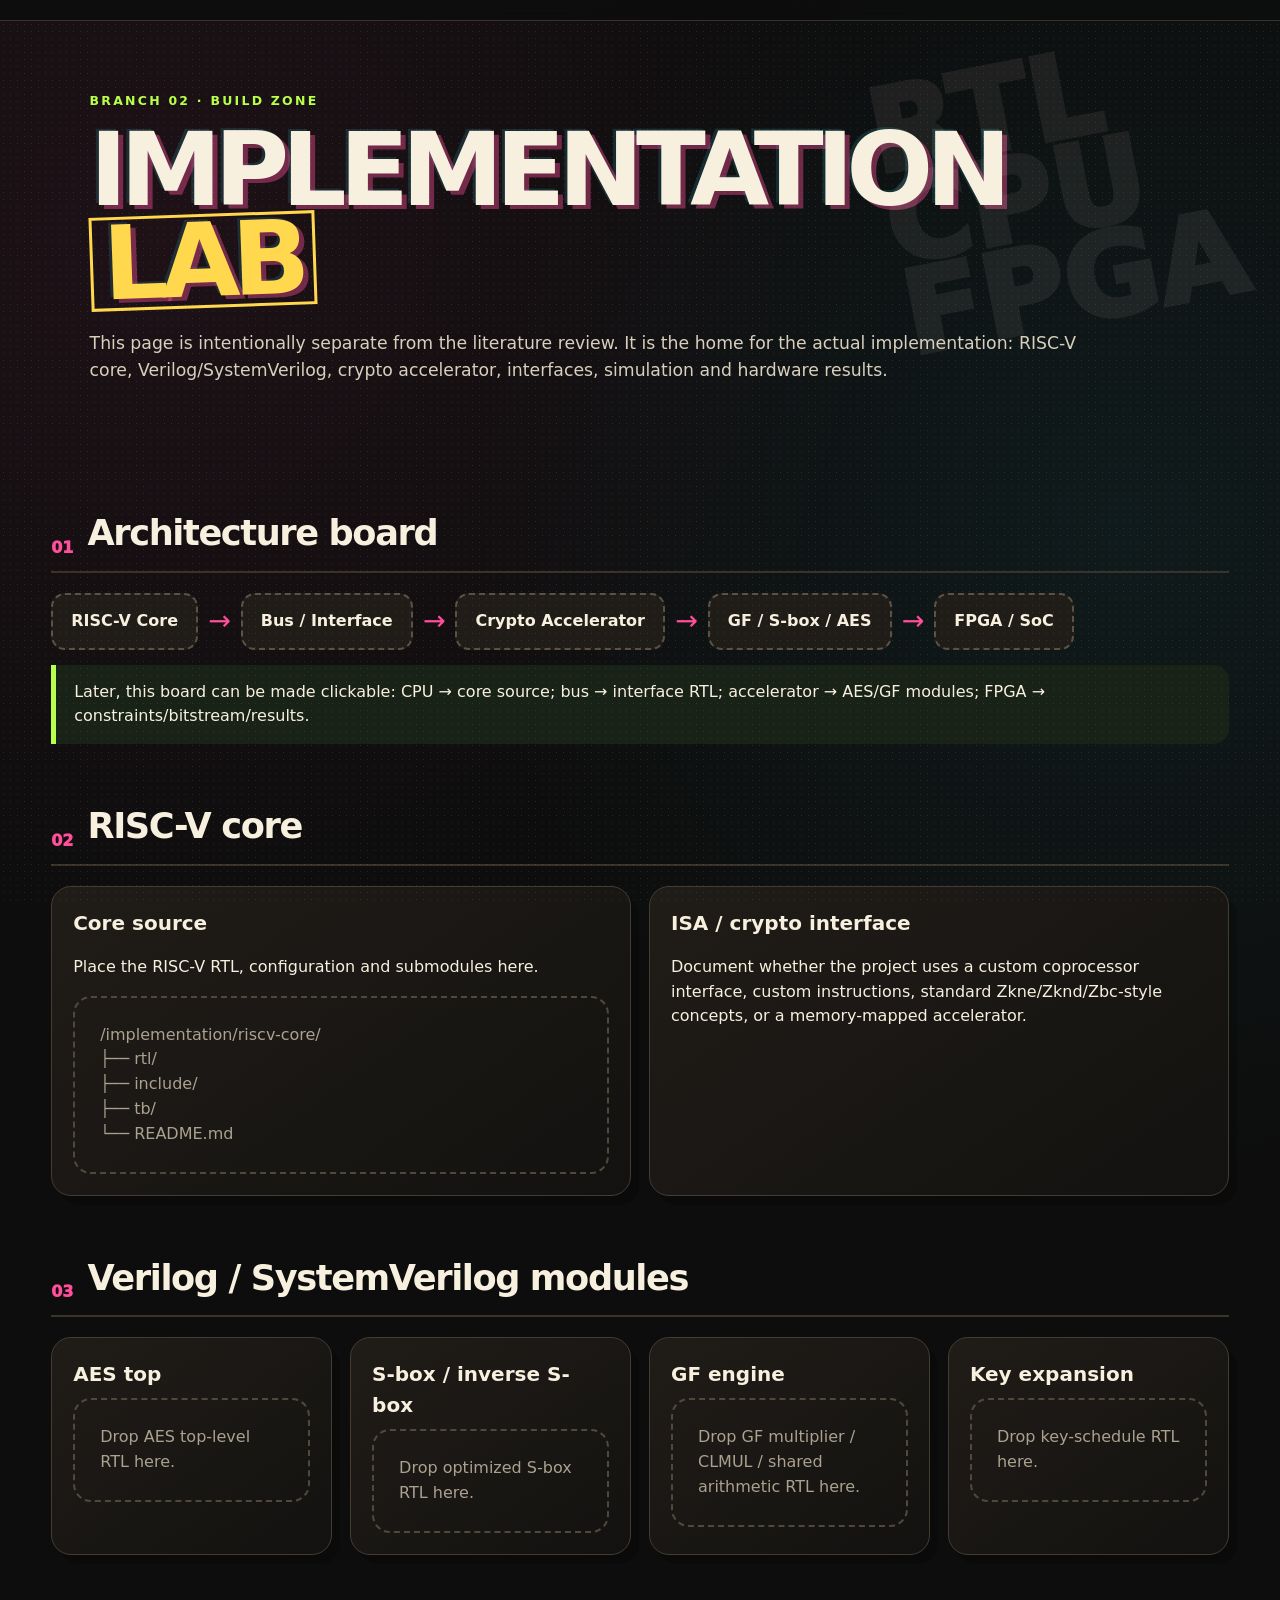
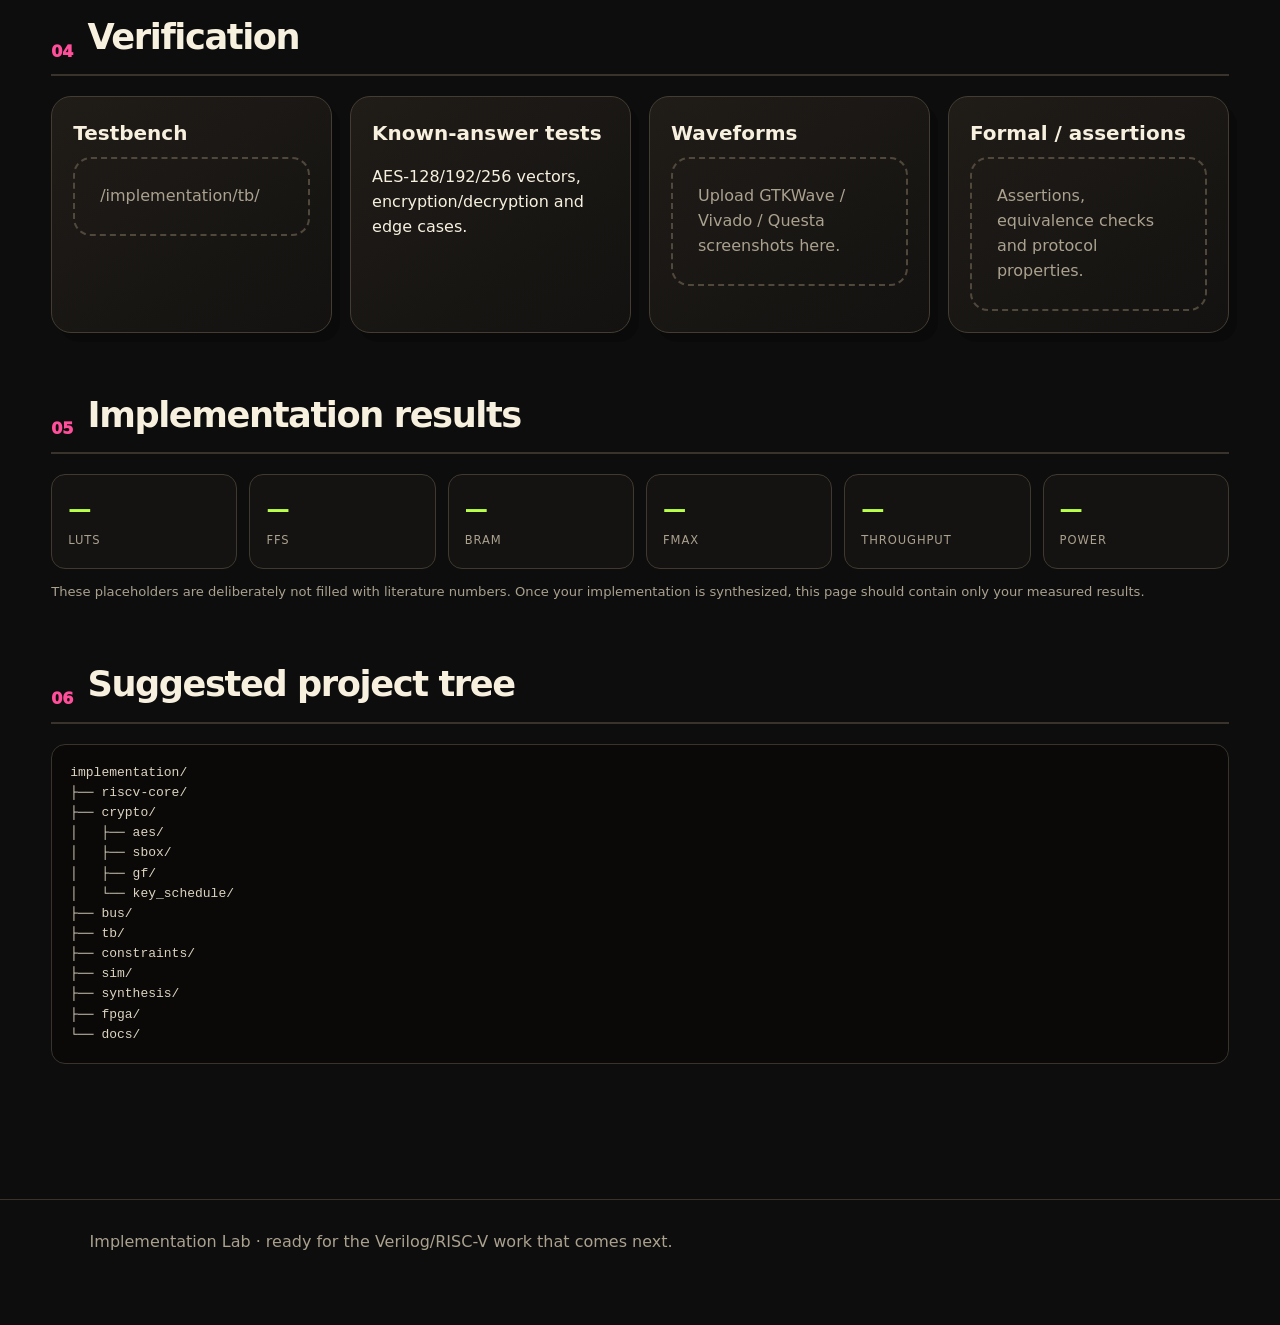
==== implementation.html @ d152d4e6 "Initial AES literature review research lab" ====
<!doctype html><html><head><meta charset="utf-8"><meta name="viewport" content="width=device-width,initial-scale=1"><title>Implementation Lab — AES Research Lab</title><link rel="stylesheet" href="styles.css"></head><body>
<nav class="nav"></nav><header class="hero"><div class="scribble">RTL<br>CPU<br>FPGA</div><div class="kicker">Branch 02 · build zone</div><h1>IMPLEMENTATION<br><span class="marker">LAB</span></h1><p class="lead">This page is intentionally separate from the literature review. It is the home for the actual implementation: RISC-V core, Verilog/SystemVerilog, crypto accelerator, interfaces, simulation and hardware results.</p></header>
<main class="wrap">
<section class="section"><div class="sectitle"><span class="num">01</span><h2>Architecture board</h2></div>
<div class="flow"><div class="node">RISC-V Core</div><div class="arrow">→</div><div class="node">Bus / Interface</div><div class="arrow">→</div><div class="node">Crypto Accelerator</div><div class="arrow">→</div><div class="node">GF / S-box / AES</div><div class="arrow">→</div><div class="node">FPGA / SoC</div></div>
<div class="callout good">Later, this board can be made clickable: CPU → core source; bus → interface RTL; accelerator → AES/GF modules; FPGA → constraints/bitstream/results.</div></section>
<section class="section"><div class="sectitle"><span class="num">02</span><h2>RISC-V core</h2></div><div class="grid">
<div class="card"><h3>Core source</h3><p>Place the RISC-V RTL, configuration and submodules here.</p><div class="codeplaceholder">/implementation/riscv-core/<br>├── rtl/<br>├── include/<br>├── tb/<br>└── README.md</div></div>
<div class="card"><h3>ISA / crypto interface</h3><p>Document whether the project uses a custom coprocessor interface, custom instructions, standard Zkne/Zknd/Zbc-style concepts, or a memory-mapped accelerator.</p></div>
</div></section>
<section class="section"><div class="sectitle"><span class="num">03</span><h2>Verilog / SystemVerilog modules</h2></div><div class="grid">
<div class="card"><h3>AES top</h3><div class="codeplaceholder">Drop AES top-level RTL here.</div></div>
<div class="card"><h3>S-box / inverse S-box</h3><div class="codeplaceholder">Drop optimized S-box RTL here.</div></div>
<div class="card"><h3>GF engine</h3><div class="codeplaceholder">Drop GF multiplier / CLMUL / shared arithmetic RTL here.</div></div>
<div class="card"><h3>Key expansion</h3><div class="codeplaceholder">Drop key-schedule RTL here.</div></div>
</div></section>
<section class="section"><div class="sectitle"><span class="num">04</span><h2>Verification</h2></div><div class="grid">
<div class="card"><h3>Testbench</h3><div class="codeplaceholder">/implementation/tb/</div></div>
<div class="card"><h3>Known-answer tests</h3><p>AES-128/192/256 vectors, encryption/decryption and edge cases.</p></div>
<div class="card"><h3>Waveforms</h3><div class="codeplaceholder">Upload GTKWave / Vivado / Questa screenshots here.</div></div>
<div class="card"><h3>Formal / assertions</h3><div class="codeplaceholder">Assertions, equivalence checks and protocol properties.</div></div>
</div></section>
<section class="section"><div class="sectitle"><span class="num">05</span><h2>Implementation results</h2></div>
<div class="statgrid"><div class="stat"><b>—</b><span>LUTs</span></div><div class="stat"><b>—</b><span>FFs</span></div><div class="stat"><b>—</b><span>BRAM</span></div><div class="stat"><b>—</b><span>Fmax</span></div><div class="stat"><b>—</b><span>Throughput</span></div><div class="stat"><b>—</b><span>Power</span></div></div>
<p class="small">These placeholders are deliberately not filled with literature numbers. Once your implementation is synthesized, this page should contain only your measured results.</p></section>
<section class="section"><div class="sectitle"><span class="num">06</span><h2>Suggested project tree</h2></div>
<pre>implementation/
├── riscv-core/
├── crypto/
│   ├── aes/
│   ├── sbox/
│   ├── gf/
│   └── key_schedule/
├── bus/
├── tb/
├── constraints/
├── sim/
├── synthesis/
├── fpga/
└── docs/
</pre></section>
</main><footer>Implementation Lab · ready for the Verilog/RISC-V work that comes next.</footer><script src="data.js"></script><script src="app.js"></script></body></html>
---- styles.css ----
:root{
--bg:#0d0d0d;--paper:#171513;--paper2:#201c18;--ink:#f7f0df;--muted:#aaa18f;
--pink:#ff4f9a;--cyan:#37e7ff;--lime:#b8ff4a;--yellow:#ffd84d;--orange:#ff884d;
--line:#39332c;--shadow:#0009;
}
*{box-sizing:border-box}html{scroll-behavior:smooth}body{margin:0;background:
radial-gradient(circle at 12% 8%,#ff4f9a12,transparent 25%),
radial-gradient(circle at 88% 18%,#37e7ff10,transparent 25%),var(--bg);
color:var(--ink);font-family:Inter,system-ui,-apple-system,Segoe UI,sans-serif;line-height:1.55}
body:before{content:"";position:fixed;inset:0;pointer-events:none;opacity:.1;background-image:radial-gradient(#fff .5px,transparent .5px);background-size:7px 7px}
a{color:var(--cyan)}button{font:inherit}
.nav{position:sticky;top:0;z-index:50;display:flex;gap:8px;overflow:auto;padding:10px 18px;background:#0d0d0ddd;backdrop-filter:blur(12px);border-bottom:1px solid var(--line)}
.nav a{white-space:nowrap;text-decoration:none;color:#ddd4c2;border:1px solid #4b4339;border-radius:999px;padding:8px 13px;font-size:.82rem;font-weight:800}
.nav a:hover,.nav a.active{border-color:var(--pink);color:#fff;background:#281923}
.wrap{max-width:1450px;margin:auto;padding:0 4vw 80px}
.hero{padding:70px 7vw 50px;position:relative;overflow:hidden}.scribble{position:absolute;right:4vw;top:35px;font-size:clamp(4rem,9vw,9rem);font-weight:1000;line-height:.8;opacity:.07;transform:rotate(-11deg)}
.kicker{color:var(--lime);font-weight:900;letter-spacing:.18em;text-transform:uppercase;font-size:.78rem}
h1{font-size:clamp(3.2rem,8vw,8rem);line-height:.86;letter-spacing:-.075em;text-transform:uppercase;margin:16px 0 22px;text-shadow:5px 4px 0 #ff4f9a66,-3px -2px 0 #37e7ff22}
h1 .marker{border:3px solid var(--yellow);color:var(--yellow);padding:0 10px;display:inline-block;transform:rotate(-2deg)}
h2{font-size:2.2rem;letter-spacing:-.04em;margin:0}.lead{max-width:1000px;color:#d8cfbd;font-size:1.08rem}
.stickers{margin-top:20px}.sticker{display:inline-block;padding:8px 13px;background:var(--yellow);color:#17130e;font-weight:1000;transform:rotate(-2deg);box-shadow:4px 5px 0 #0008;margin:4px}.pink{background:var(--pink)!important}.cyan{background:var(--cyan)!important}.lime{background:var(--lime)!important}
.section{margin:55px 0}.sectitle{display:flex;align-items:end;gap:14px;border-bottom:2px solid var(--line);padding-bottom:10px;margin-bottom:20px}.num{color:var(--pink);font-weight:1000}
.grid{display:grid;grid-template-columns:repeat(auto-fit,minmax(280px,1fr));gap:18px}.two{display:grid;grid-template-columns:1fr 1fr;gap:20px}
.card,.note{background:linear-gradient(145deg,var(--paper2),#131210);border:1px solid #443c32;border-radius:20px;padding:21px;box-shadow:8px 9px 0 #0003}
.card{transition:.2s}.card:hover{transform:translateY(-4px);border-color:var(--cyan);box-shadow:0 14px 30px #0008}
.card h3{margin:0 0 8px;font-size:1.25rem}.card h4{color:var(--yellow);font-size:.76rem;letter-spacing:.13em;text-transform:uppercase;margin:18px 0 6px}.muted{color:var(--muted)}.small{font-size:.82rem;color:var(--muted)}
.tag{display:inline-block;border:1px solid #5b5246;border-radius:999px;padding:3px 8px;margin:3px;font-size:.72rem}.tag.c{border-color:var(--cyan);color:var(--cyan)}.tag.p{border-color:var(--pink);color:var(--pink)}.tag.l{border-color:var(--lime);color:var(--lime)}.tag.y{border-color:var(--yellow);color:var(--yellow)}
.callout{border-left:5px solid var(--cyan);background:#172024;padding:15px 18px;border-radius:0 15px 15px 0;margin:15px 0}.callout.good{border-color:var(--lime);background:#192216}.callout.warn{border-color:var(--orange);background:#281b14}
.flow{display:flex;flex-wrap:wrap;align-items:center;gap:10px}.node{padding:14px 18px;background:#201c18;border:2px dashed #5b5246;border-radius:14px;font-weight:900}.arrow{font-size:1.7rem;color:var(--pink)}
.timeline{position:relative}.timeline:before{content:"";position:absolute;left:25px;top:0;bottom:0;width:3px;background:linear-gradient(var(--pink),var(--cyan),var(--lime))}.titem{display:grid;grid-template-columns:55px 1fr;gap:18px;margin:25px 0}.dot{width:50px;height:50px;border-radius:50%;display:grid;place-items:center;background:#171512;border:3px solid var(--yellow);color:var(--yellow);font-weight:1000;z-index:2}.year{color:var(--cyan);font-size:1.5rem;font-weight:1000}
.tablewrap{overflow:auto;border:1px solid var(--line);border-radius:18px}.tablewrap table{width:100%;min-width:1100px;border-collapse:collapse;font-size:.84rem}.tablewrap th,.tablewrap td{border-bottom:1px solid #39332c;padding:11px;text-align:left;vertical-align:top}.tablewrap th{color:var(--yellow);background:#151311;position:sticky;top:58px;font-size:.72rem;text-transform:uppercase;letter-spacing:.08em}
.filters{display:flex;gap:8px;flex-wrap:wrap;margin:12px 0 18px}.filters button,.back{background:#191613;color:#ddd4c2;border:1px solid #51483c;border-radius:999px;padding:9px 13px;cursor:pointer;font-weight:800;text-decoration:none;display:inline-block}.filters button.active,.filters button:hover{border-color:var(--pink);background:#291a23;color:white}
.search{width:100%;background:#141210;border:1px solid #4c4439;border-radius:14px;color:white;padding:14px;font-size:1rem;margin:8px 0 15px}
details{border:1px solid #423a31;border-radius:14px;margin:10px 0;background:#191714}summary{cursor:pointer;padding:14px 16px;font-weight:900}details>div{padding:0 16px 16px;color:#d4ccbb}
.statgrid{display:grid;grid-template-columns:repeat(auto-fit,minmax(150px,1fr));gap:12px}.stat{padding:16px;background:#151311;border:1px solid #40392f;border-radius:14px}.stat b{display:block;color:var(--lime);font-size:1.45rem}.stat span{font-size:.72rem;text-transform:uppercase;color:var(--muted);letter-spacing:.08em}
.barbox{display:grid;gap:11px}.barrow{display:grid;grid-template-columns:180px 1fr 100px;gap:10px;align-items:center}.bartrack{height:16px;background:#29241f;border-radius:99px;overflow:hidden}.bar{height:100%;background:linear-gradient(90deg,var(--pink),var(--cyan));border-radius:99px}.barlabel{font-size:.8rem}.value{font-weight:900;color:var(--yellow)}
.paperhero{padding:55px 7vw 30px}.paperhero h1{font-size:clamp(2.2rem,5vw,5.2rem)}.paperbody{max-width:1100px}.paperbody h2{margin-top:40px}.paperbody ul{color:#d5ccba}.crumb{margin-bottom:18px}
.home-options{display:grid;grid-template-columns:1fr 1fr;gap:25px;margin:35px 0}.option{min-height:270px;display:flex;flex-direction:column;justify-content:space-between;text-decoration:none;color:var(--ink);border:2px solid #4b4338;border-radius:28px;padding:30px;background:linear-gradient(145deg,#211d19,#12110f);position:relative;overflow:hidden;transition:.2s}.option:hover{transform:translateY(-7px) rotate(-.3deg);border-color:var(--cyan);box-shadow:0 20px 40px #0009}.option:after{content:"CLICK →";position:absolute;right:25px;bottom:22px;color:var(--yellow);font-weight:1000}.option .big{font-size:clamp(2rem,4vw,4rem);font-weight:1000;letter-spacing:-.06em}.option p{max-width:600px;color:#cfc5b2}
footer{border-top:1px solid var(--line);padding:30px 7vw 70px;color:var(--muted)}
pre{overflow:auto;background:#0a0908;border:1px solid #39332c;border-radius:14px;padding:18px;color:#dcd3c1}.codeplaceholder{border:2px dashed #51483c;padding:25px;border-radius:18px;color:#aaa18f}
@media(max-width:800px){.two,.home-options{grid-template-columns:1fr}.timeline:before{left:20px}.titem{grid-template-columns:45px 1fr}.dot{width:40px;height:40px}.barrow{grid-template-columns:120px 1fr 70px}}
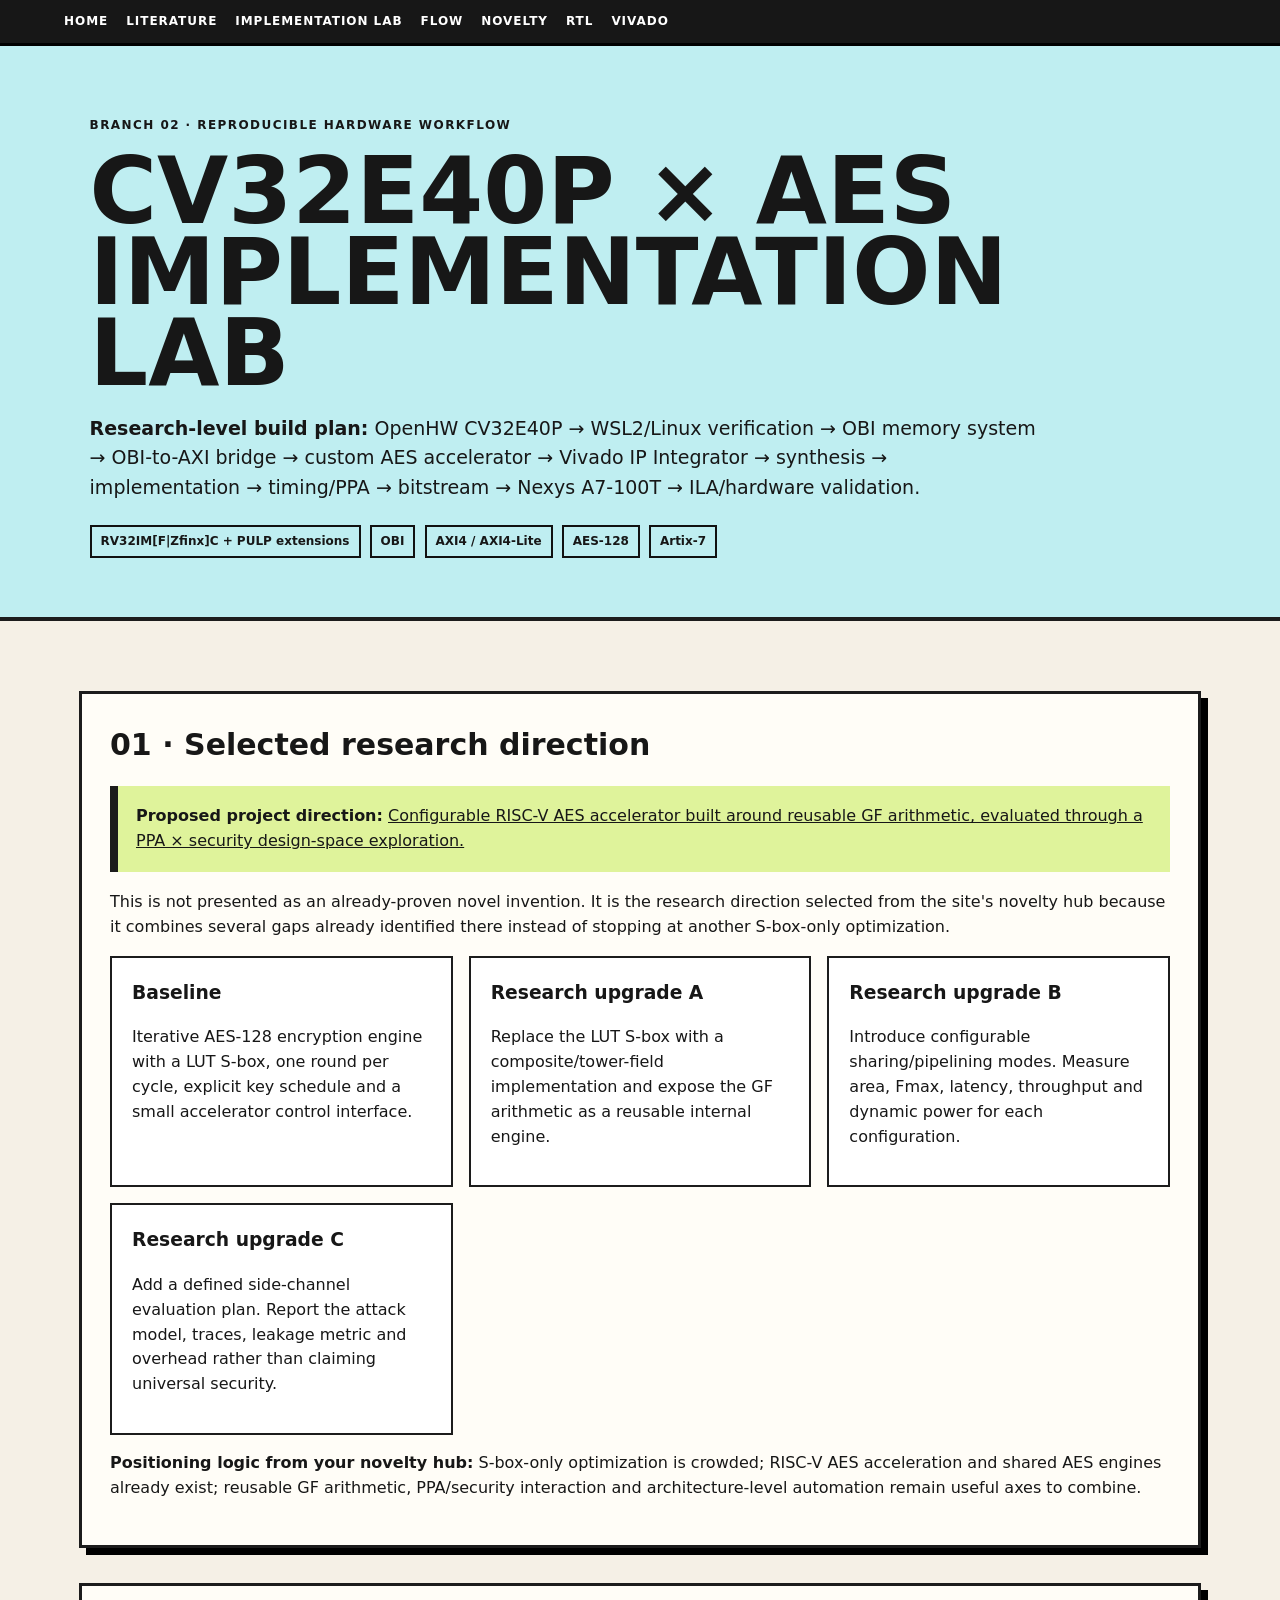
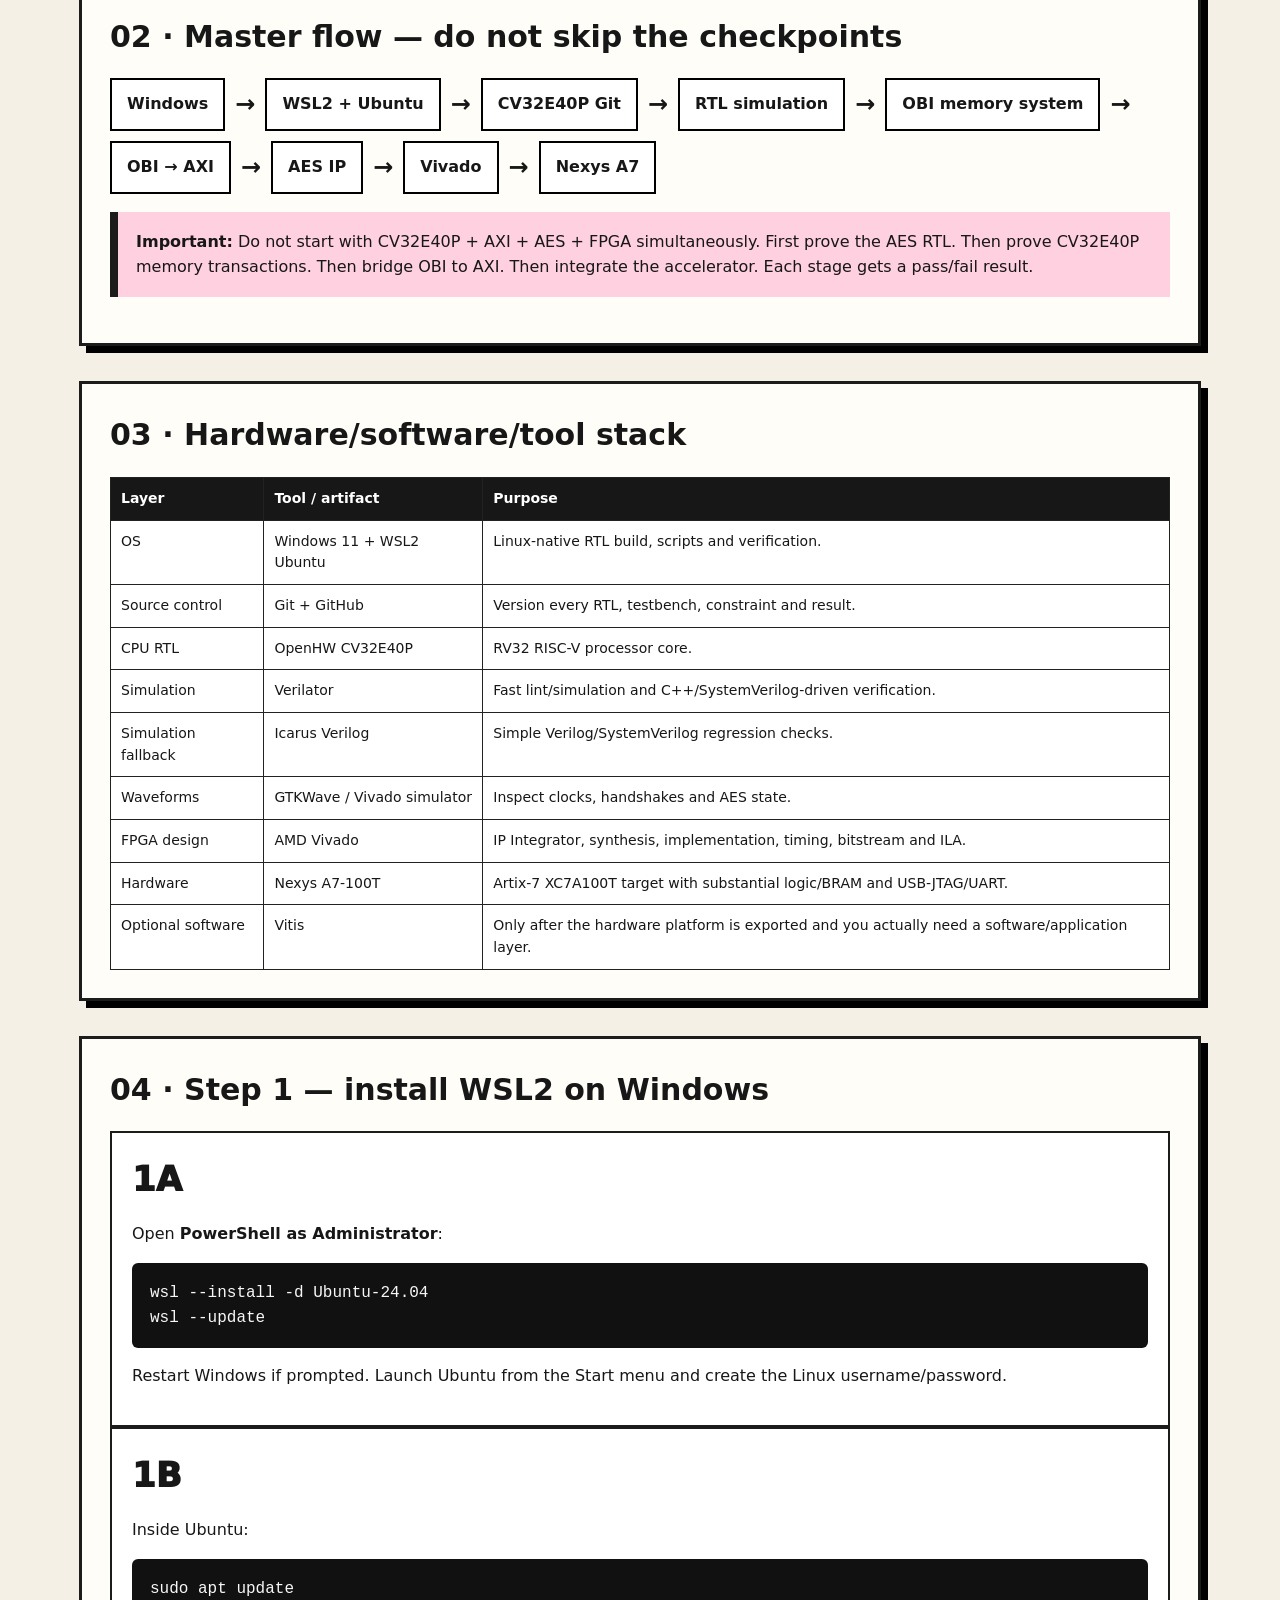
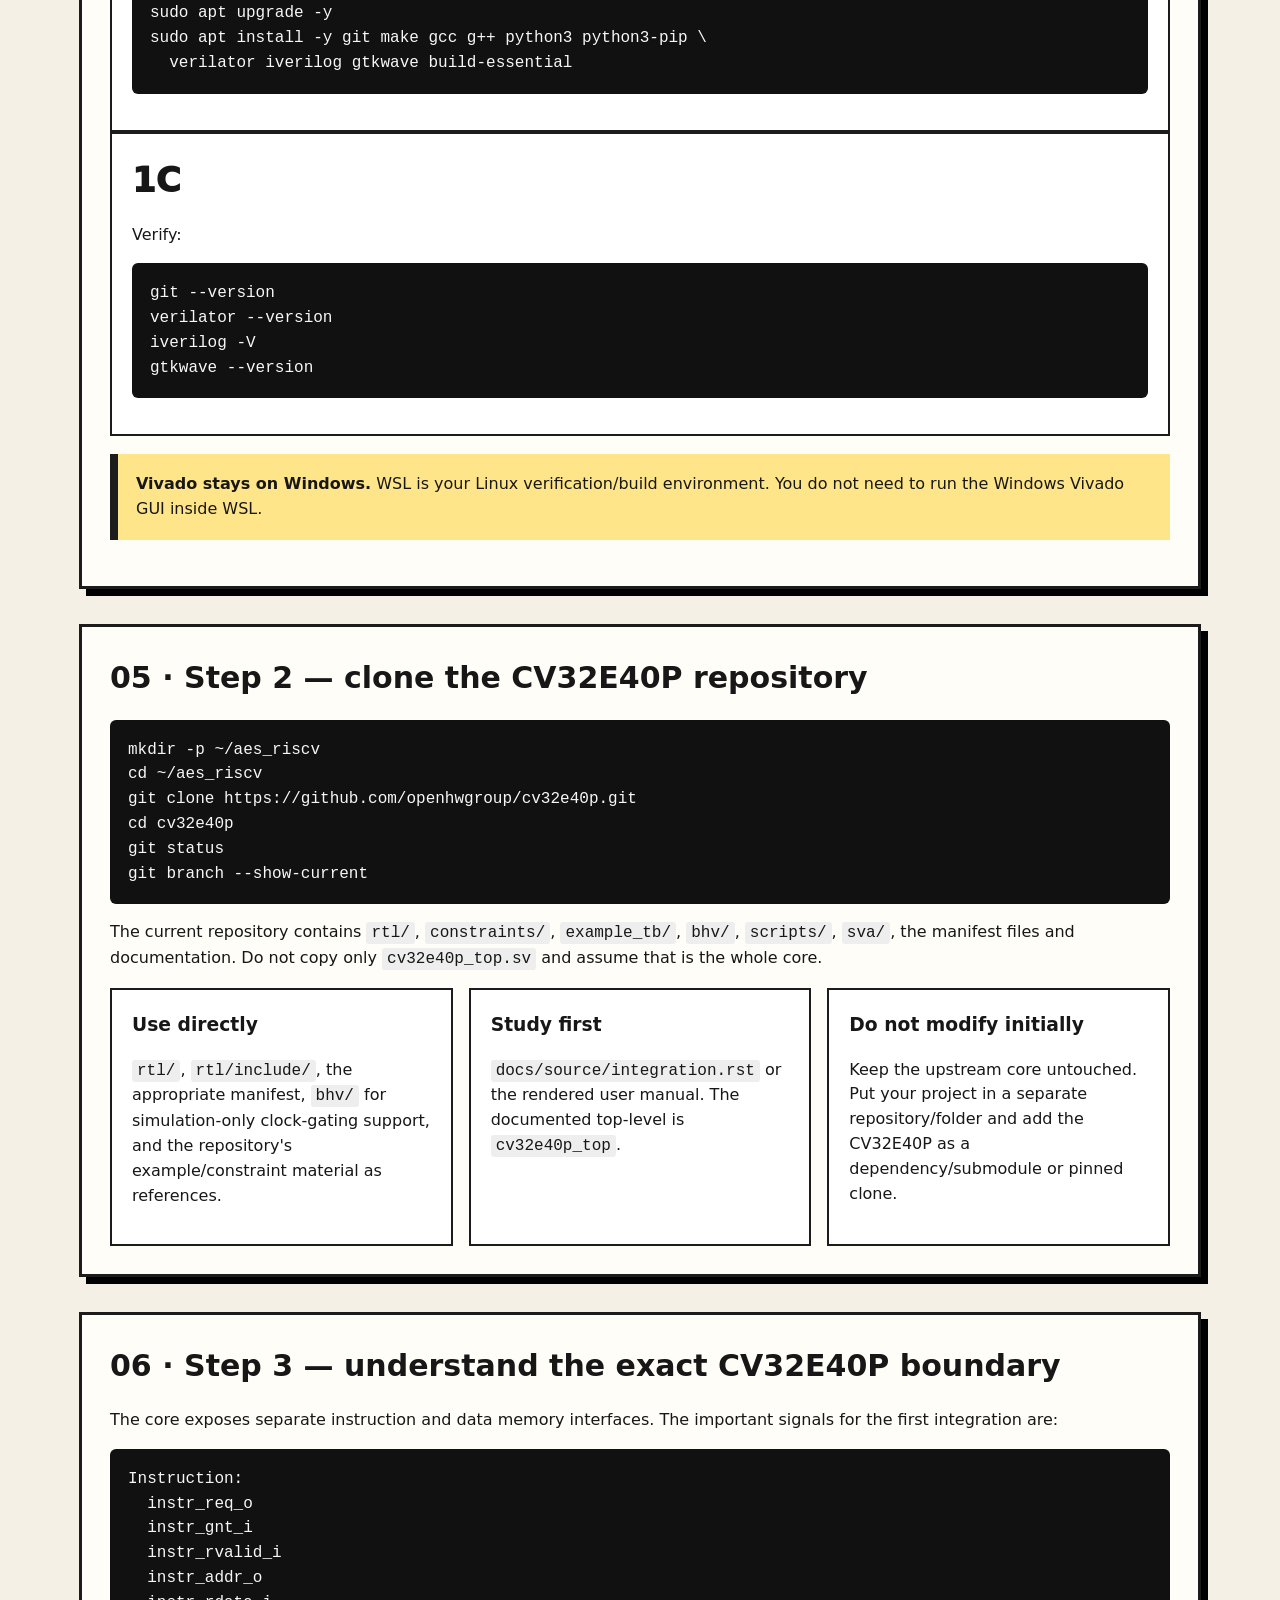
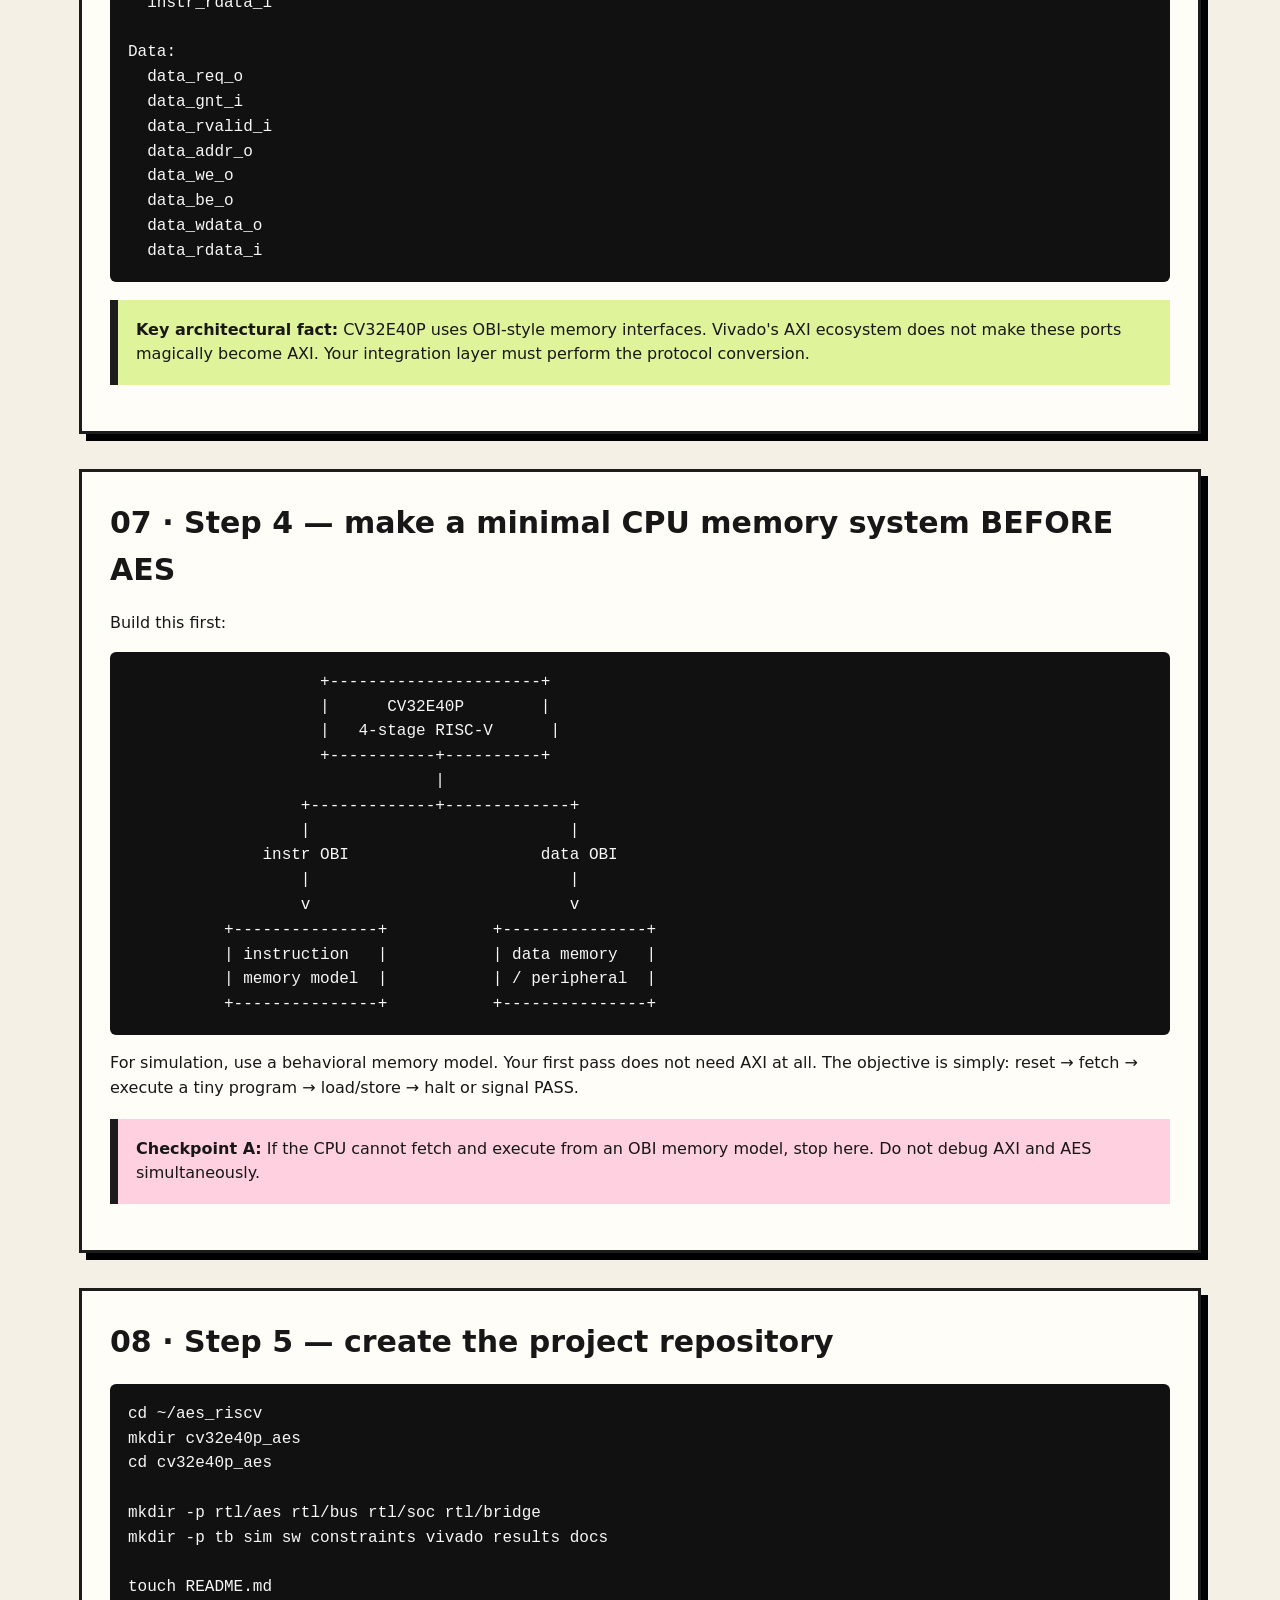
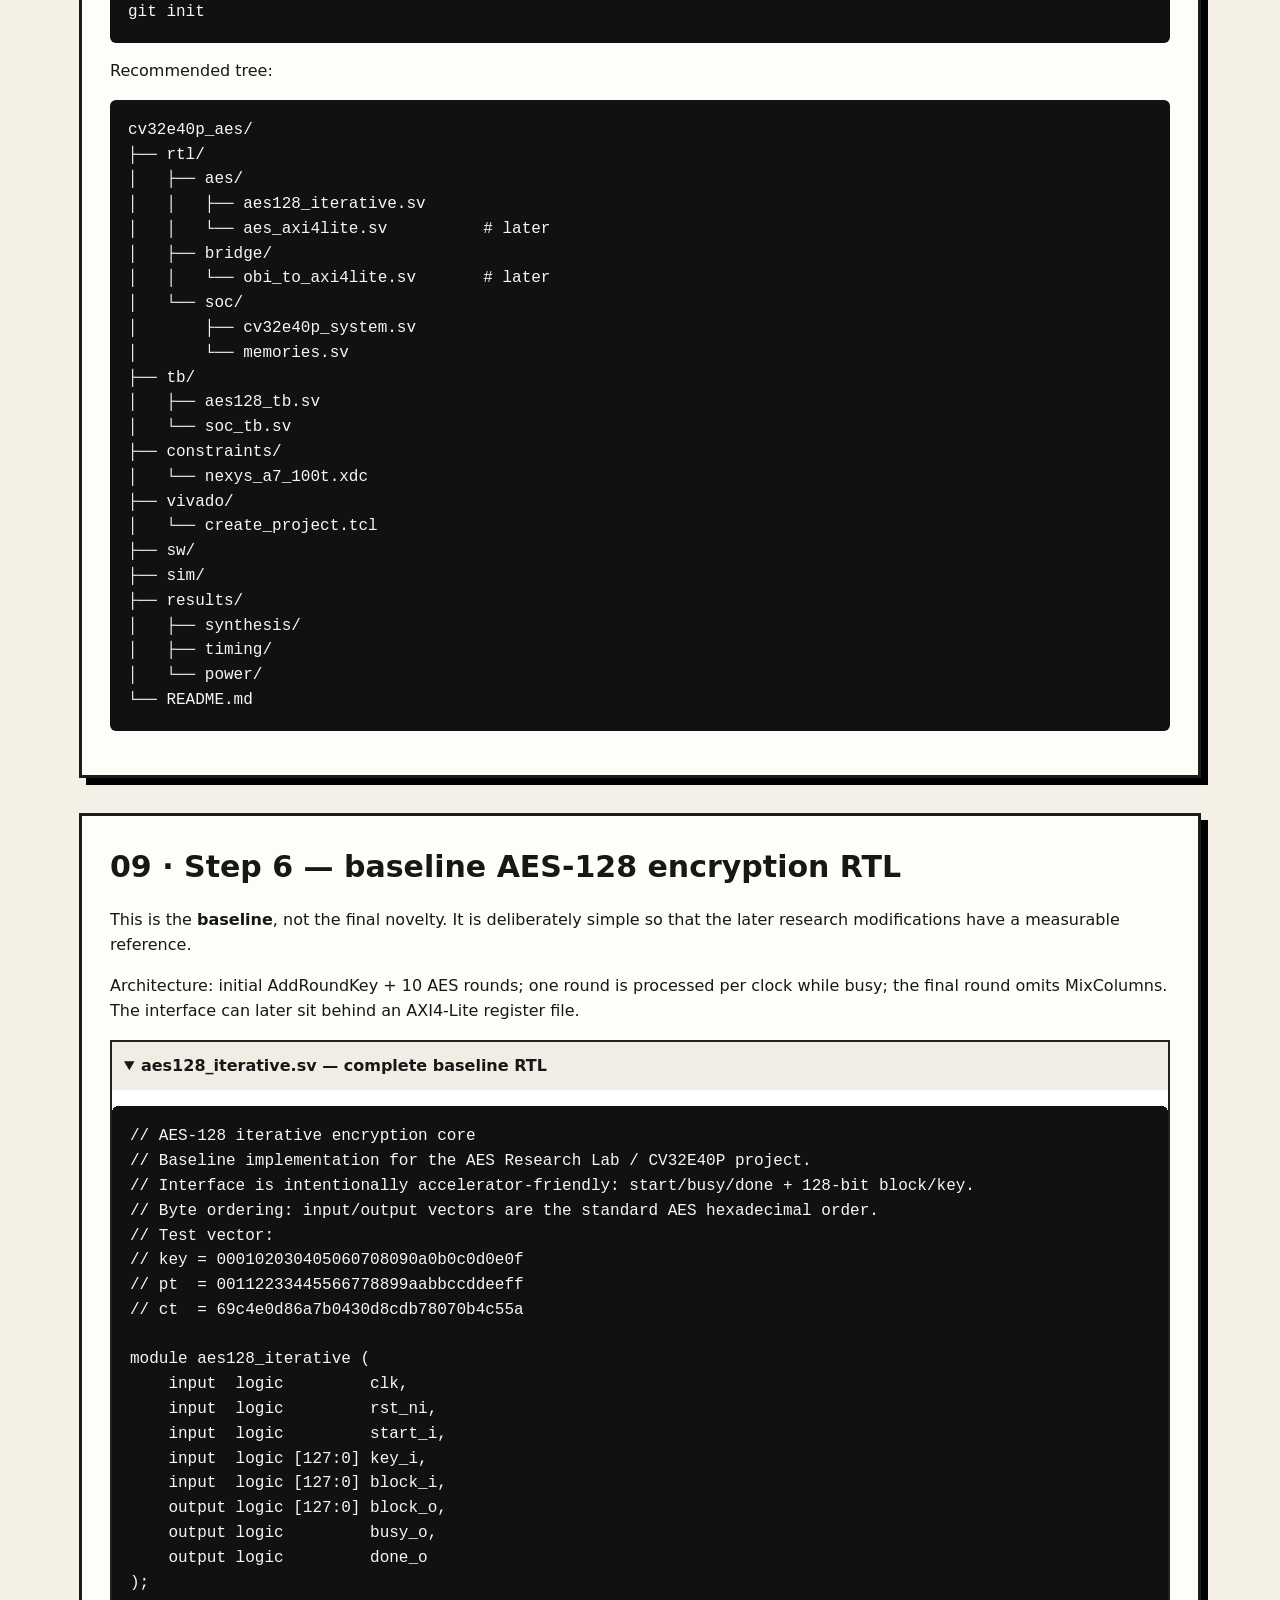
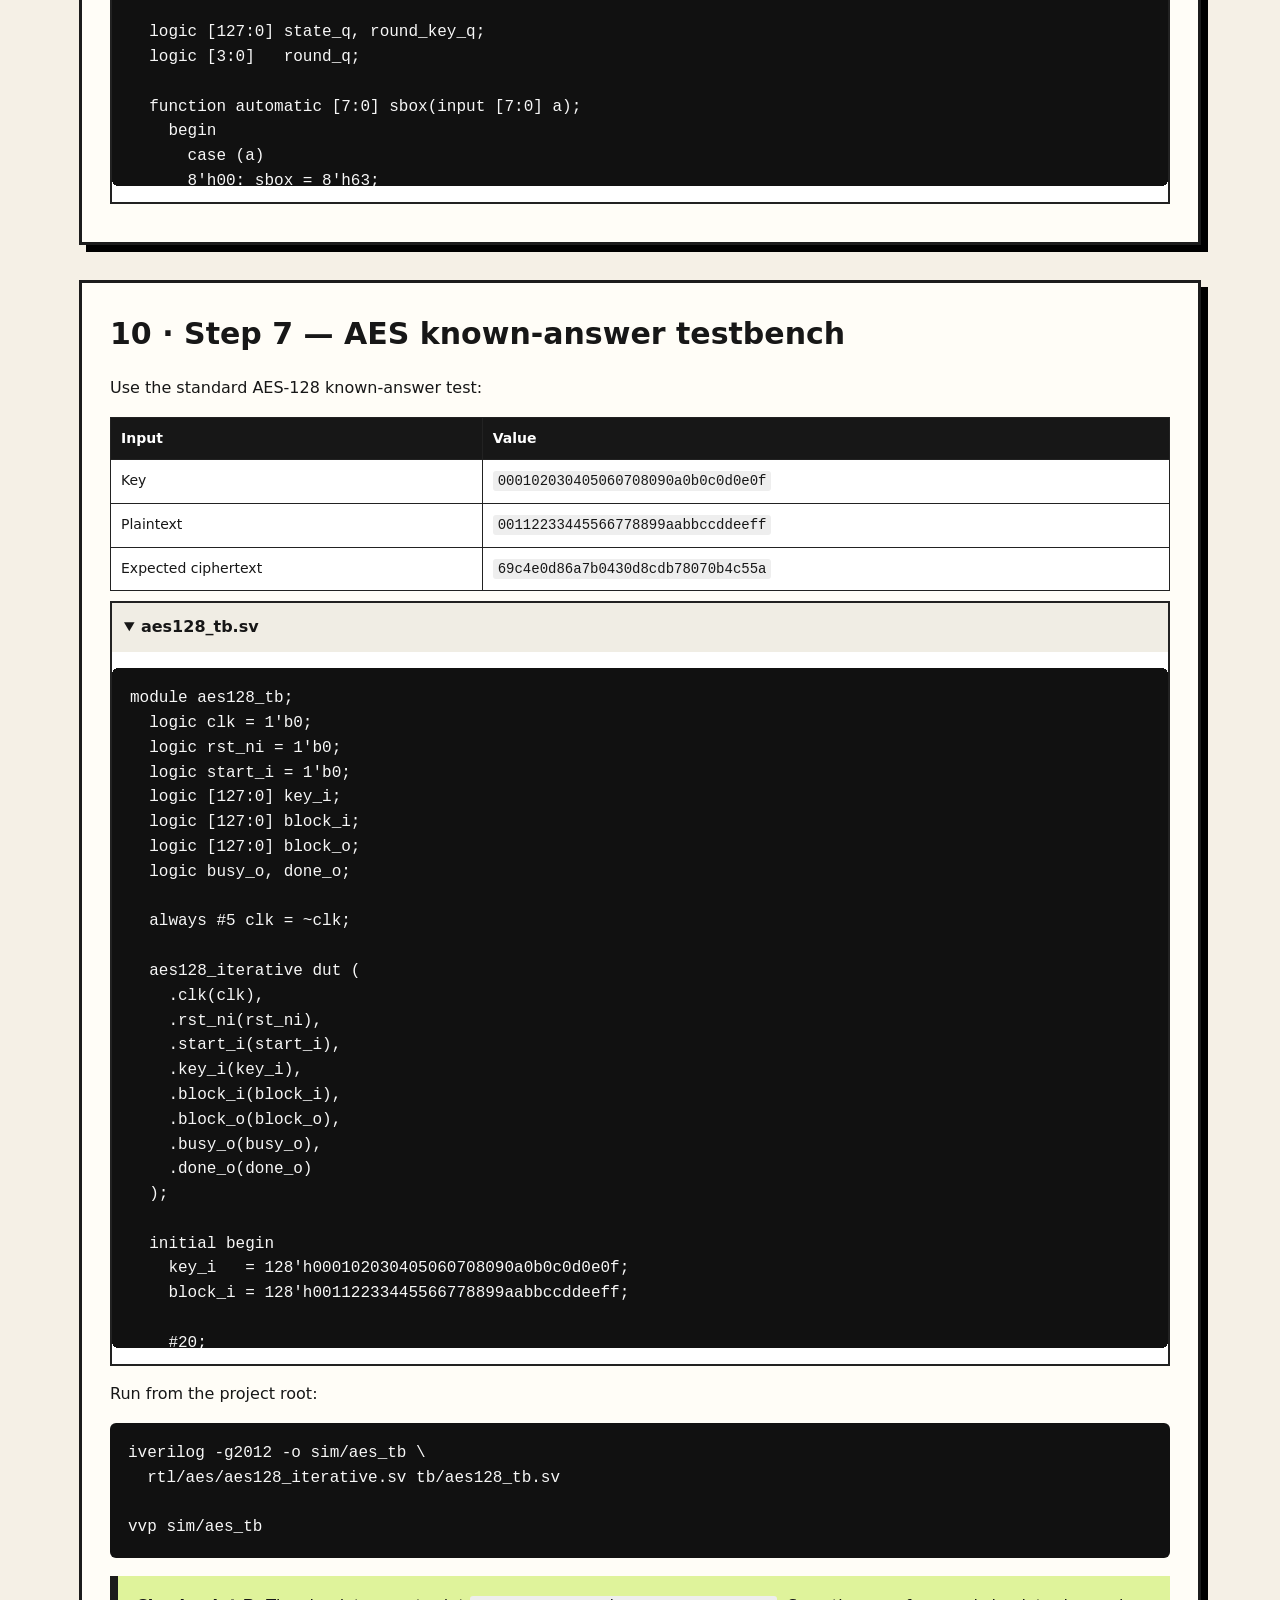
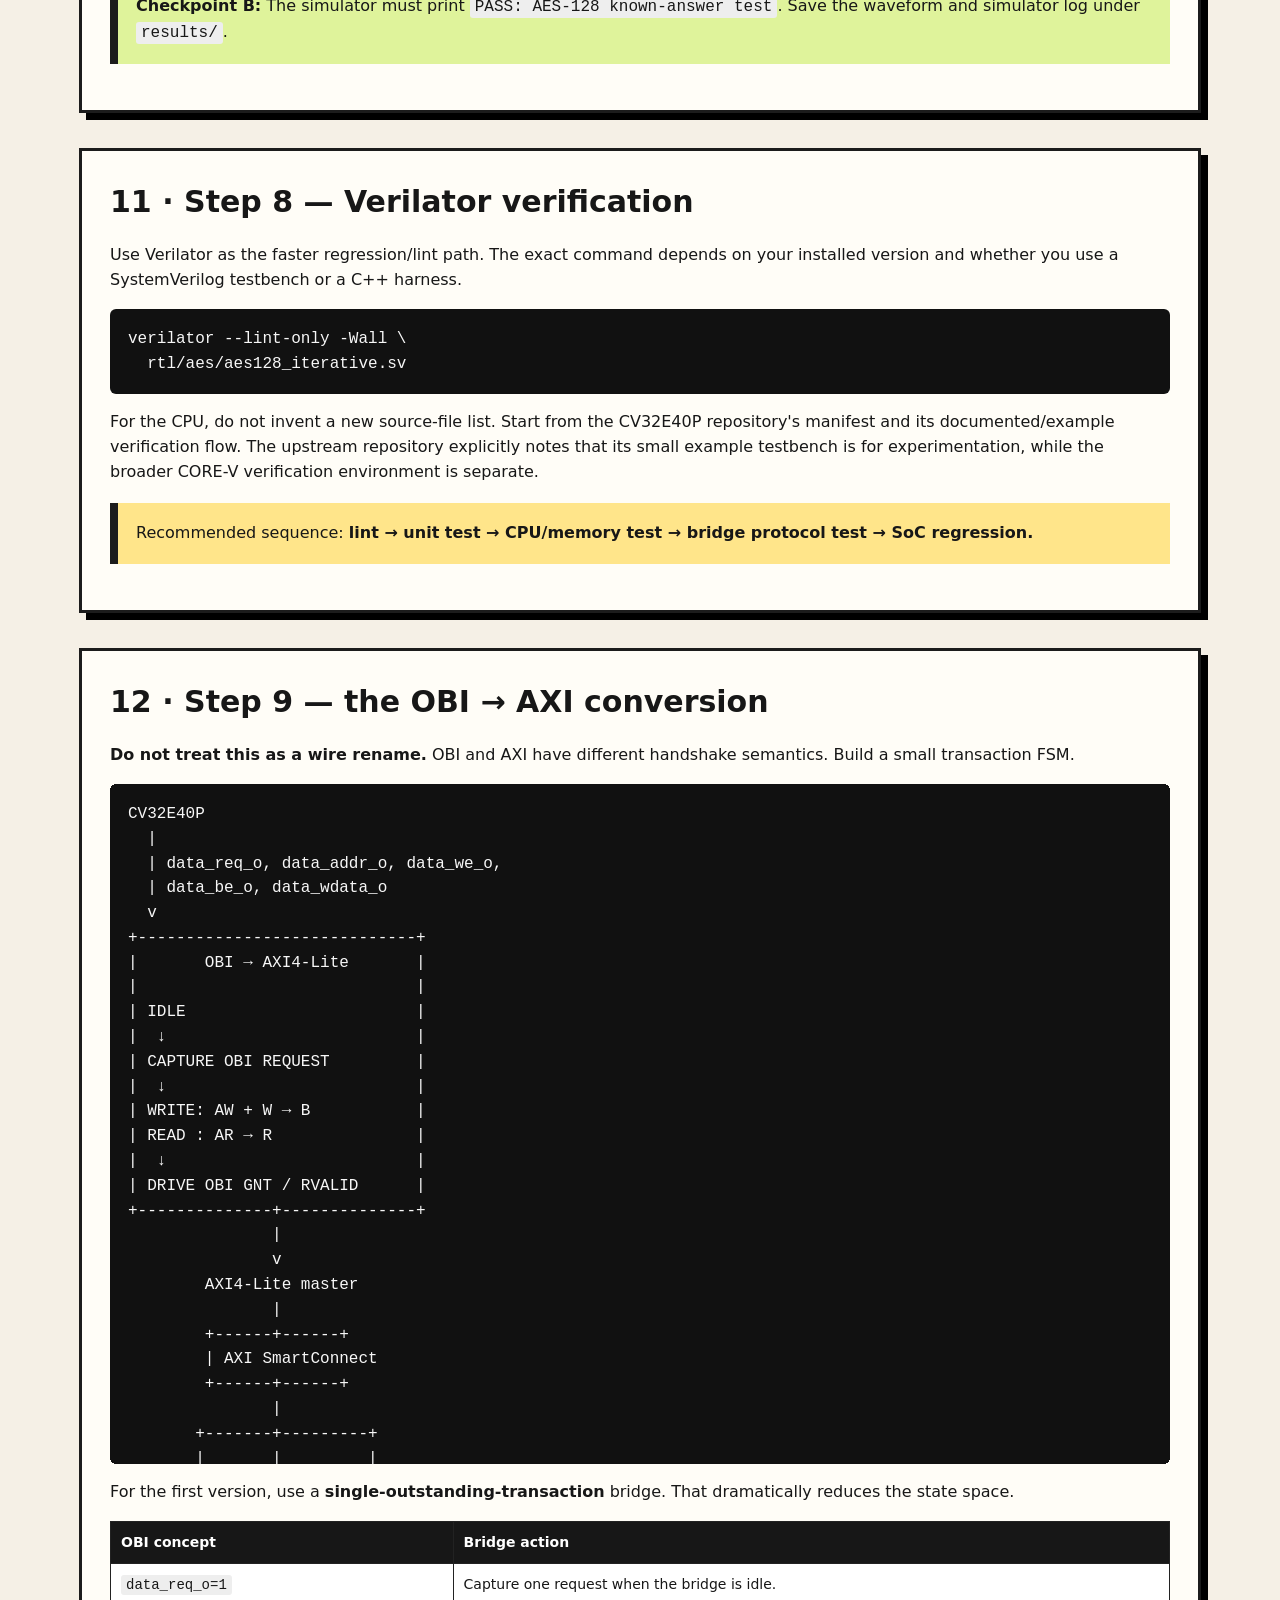
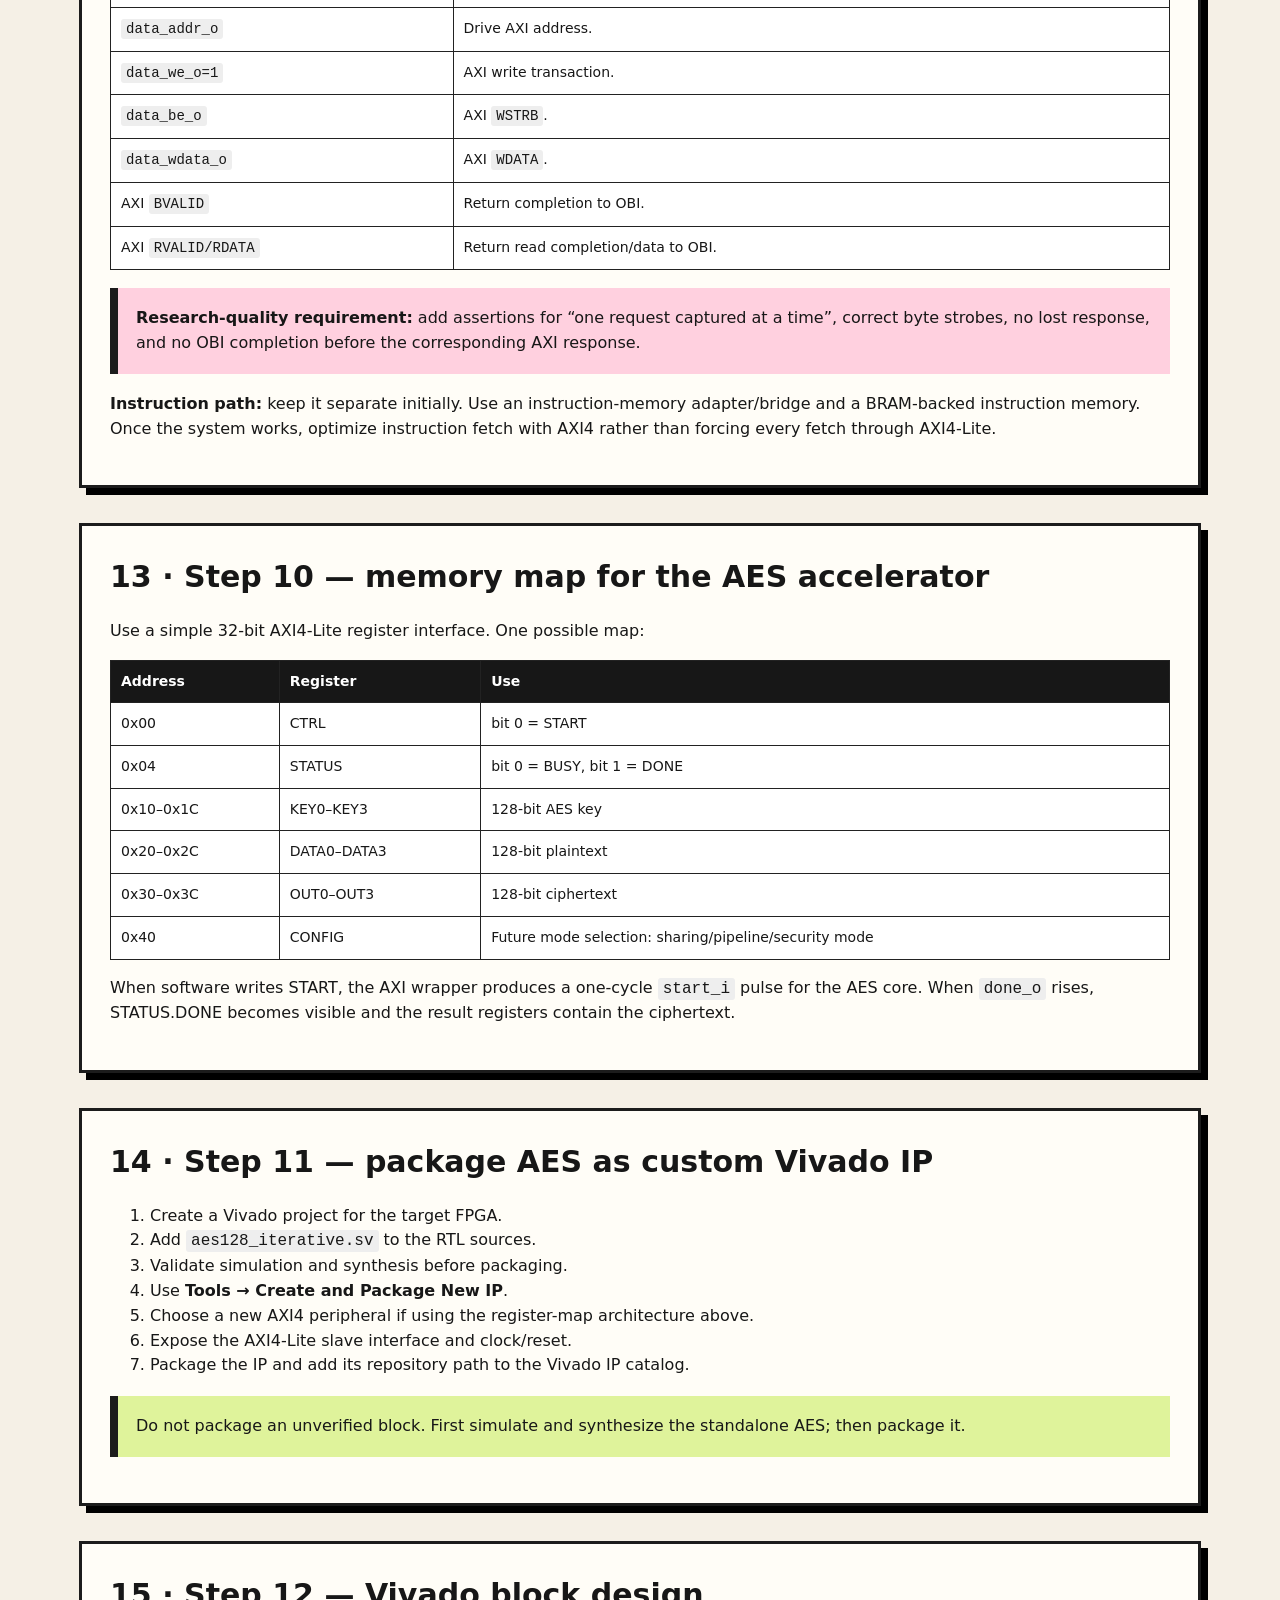
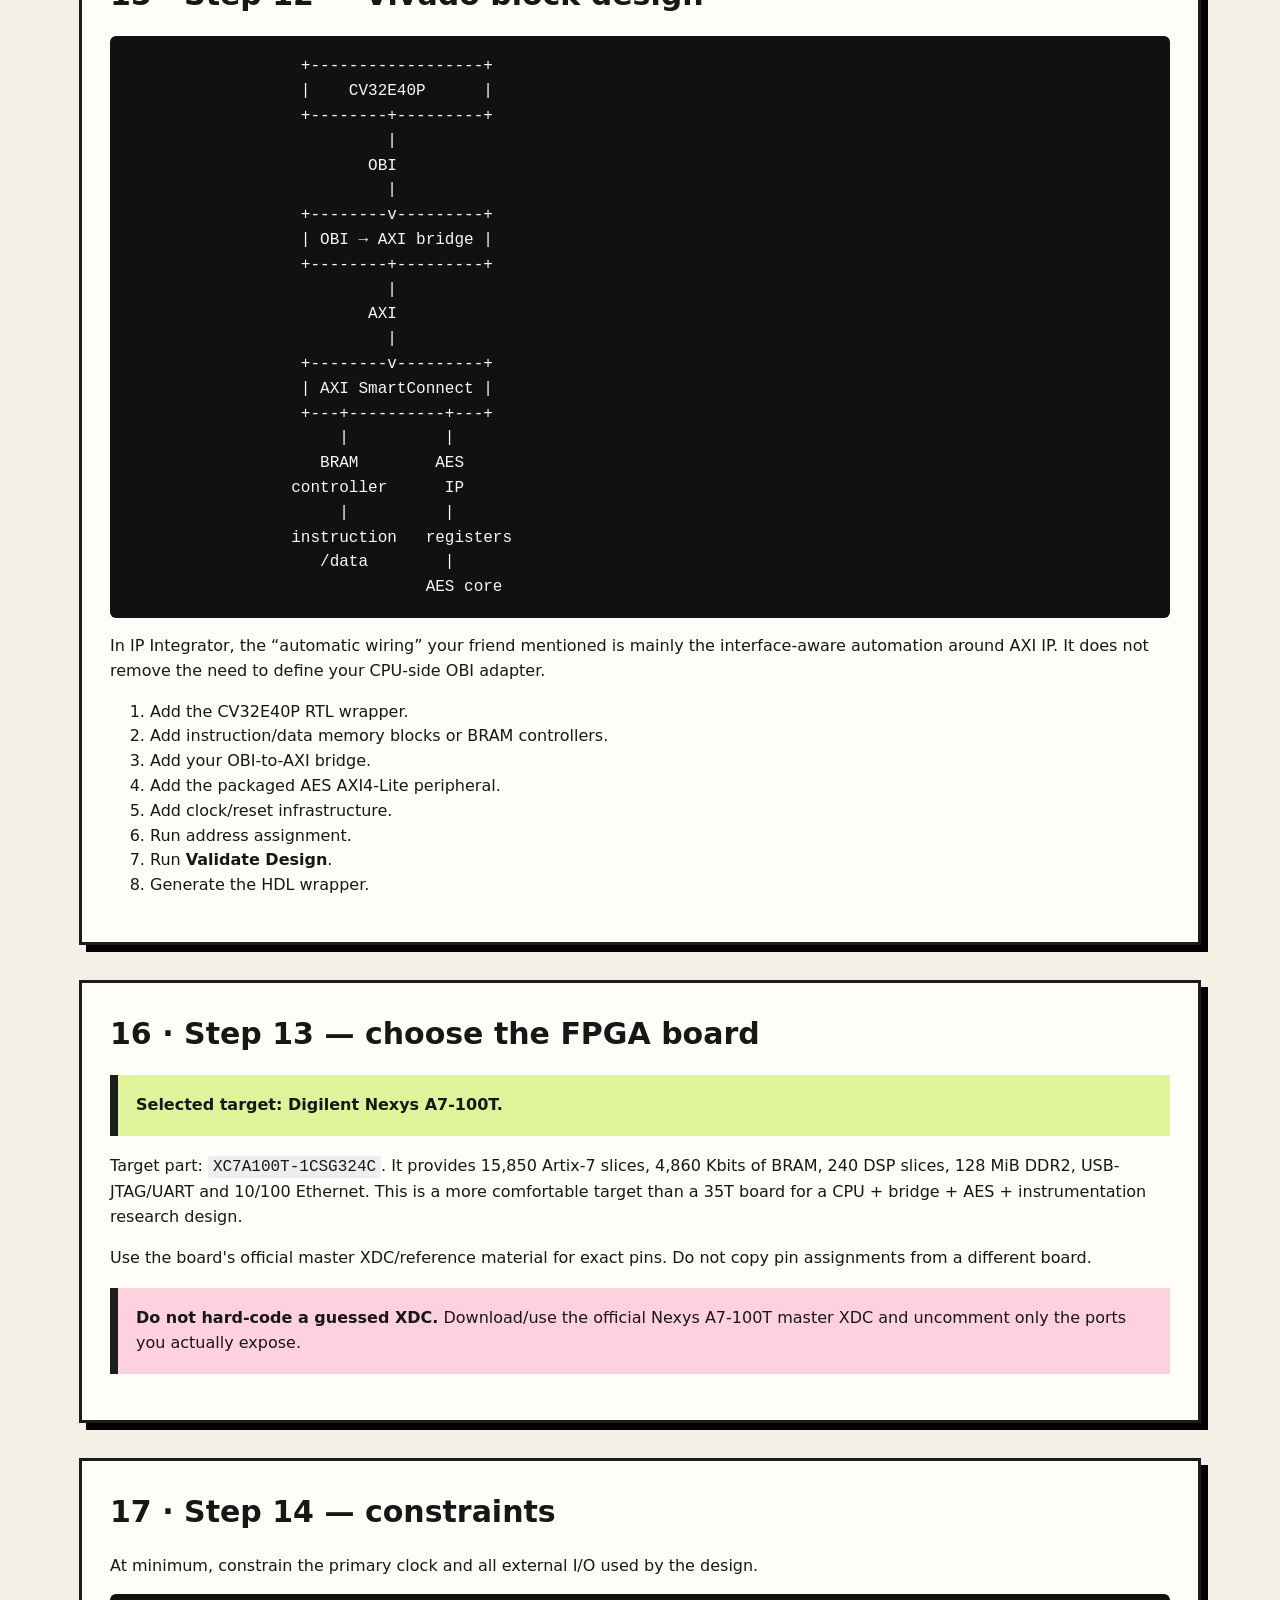
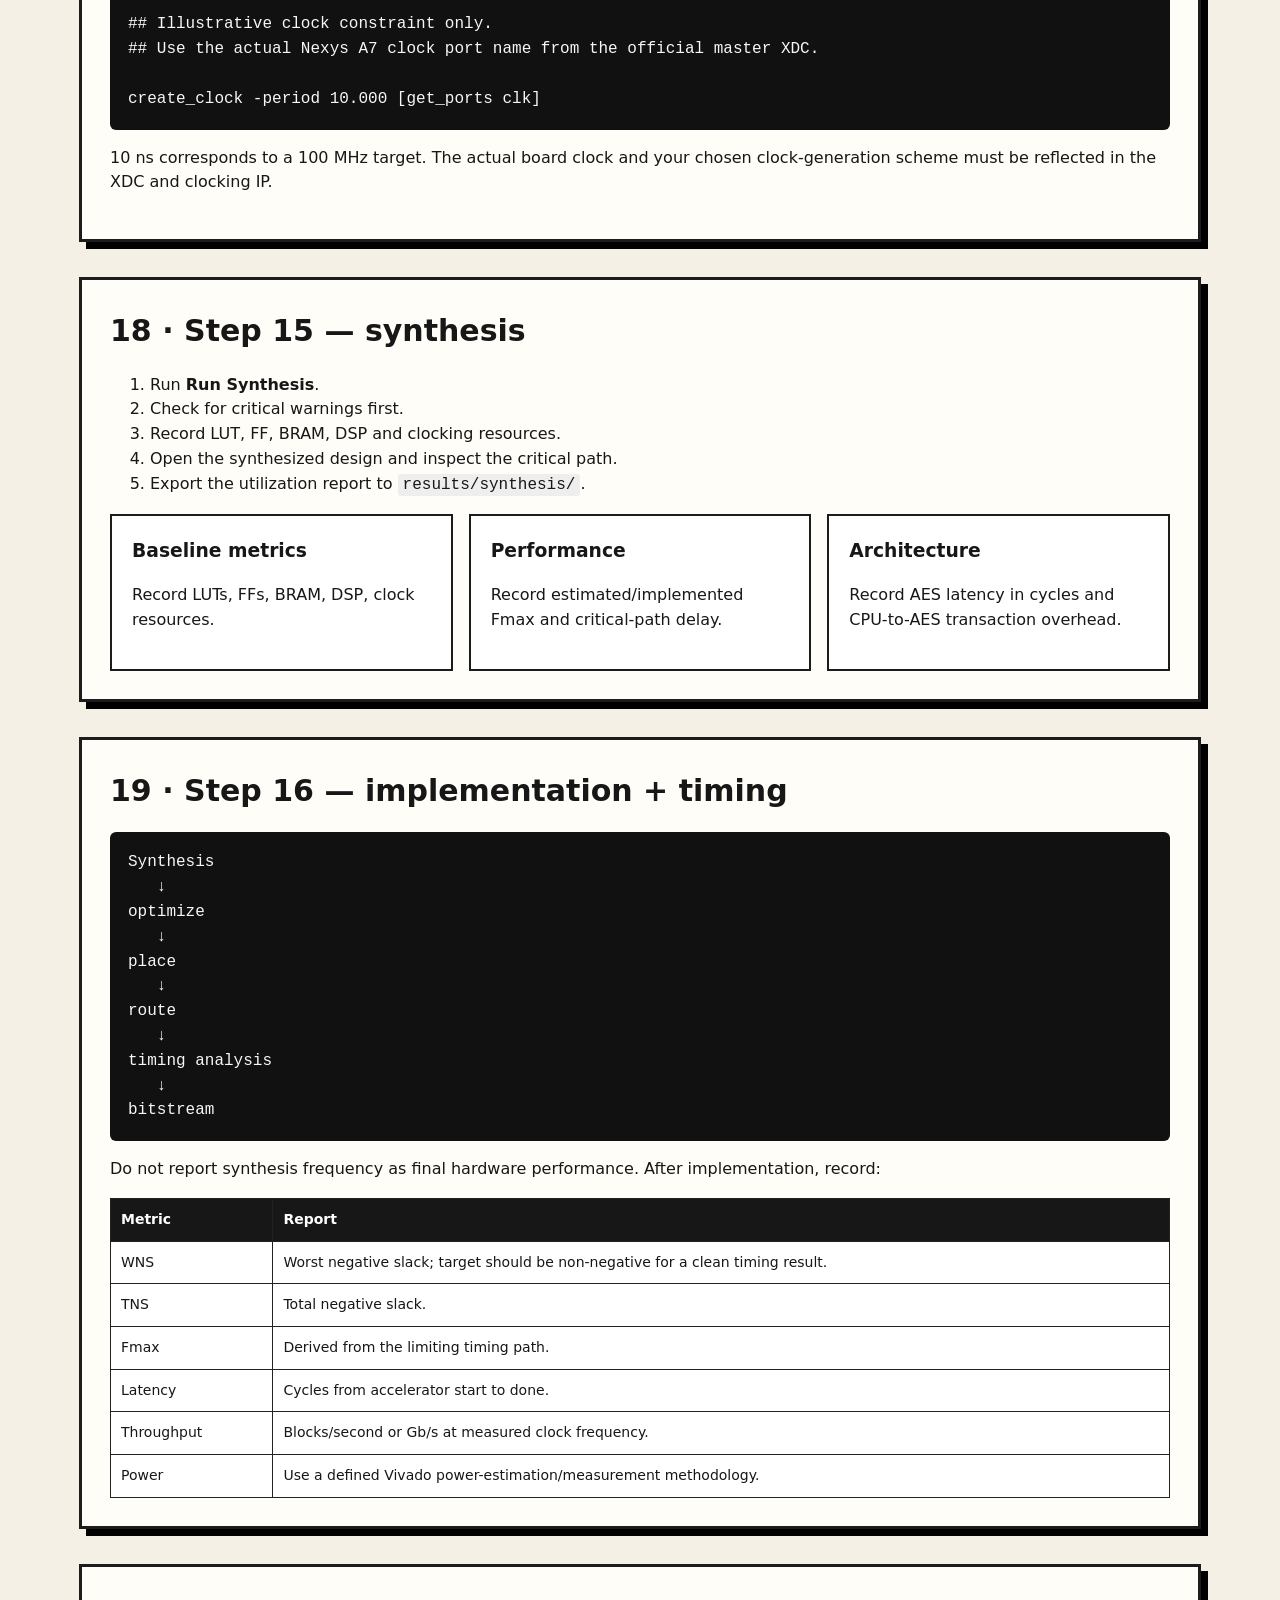
==== commit 418c5b24: "implementation" ====
--- a/implementation.html
+++ b/implementation.html
@@ -1,42 +1,1056 @@
-<!doctype html><html><head><meta charset="utf-8"><meta name="viewport" content="width=device-width,initial-scale=1"><title>Implementation Lab — AES Research Lab</title><link rel="stylesheet" href="styles.css"></head><body>
-<nav class="nav"></nav><header class="hero"><div class="scribble">RTL<br>CPU<br>FPGA</div><div class="kicker">Branch 02 · build zone</div><h1>IMPLEMENTATION<br><span class="marker">LAB</span></h1><p class="lead">This page is intentionally separate from the literature review. It is the home for the actual implementation: RISC-V core, Verilog/SystemVerilog, crypto accelerator, interfaces, simulation and hardware results.</p></header>
+<!doctype html>
+<html lang="en">
+<head>
+<meta charset="utf-8">
+<meta name="viewport" content="width=device-width,initial-scale=1">
+<title>Implementation Lab — CV32E40P × AES Accelerator</title>
+<style>
+:root{--bg:#f5f0e6;--ink:#171717;--muted:#5c5a55;--card:#fffdf7;--line:#1c1c1c;--cyan:#bfeef1;--pink:#ffd0df;--lime:#dff39b;--yellow:#ffe58a}
+*{box-sizing:border-box} body{margin:0;background:var(--bg);color:var(--ink);font-family:Inter,system-ui,-apple-system,Segoe UI,Arial,sans-serif;line-height:1.55}
+nav{position:sticky;top:0;z-index:20;background:#171717;color:#fff;padding:12px 5%;display:flex;gap:18px;flex-wrap:wrap;border-bottom:3px solid #000}
+nav a{color:#fff;text-decoration:none;font-weight:800;font-size:12px;letter-spacing:.08em}
+.hero{padding:70px 7% 55px;border-bottom:4px solid var(--line);background:var(--cyan)}
+.kicker,.label{font-weight:900;letter-spacing:.12em;text-transform:uppercase;font-size:12px}
+h1{font-size:clamp(42px,8vw,92px);line-height:.88;margin:18px 0}
+h2{font-size:30px;margin:0 0 18px} h3{margin-top:0}
+.lead{max-width:950px;font-size:19px}
+.wrap{max-width:1250px;margin:auto;padding:35px 5% 80px}
+.section{margin:35px 0;padding:28px;background:var(--card);border:3px solid var(--line);box-shadow:7px 7px 0 #000}
+.section > .section{box-shadow:none}
+.grid{display:grid;grid-template-columns:repeat(auto-fit,minmax(270px,1fr));gap:16px}
+.card,.step{padding:20px;border:2px solid var(--line);background:#fff}
+.callout{padding:18px;border-left:8px solid var(--line);background:var(--yellow);margin:18px 0}
+.good{background:var(--lime)} .warn{background:var(--pink)}
+.flow{display:flex;gap:10px;align-items:center;flex-wrap:wrap}
+.node{padding:12px 15px;border:2px solid #000;background:#fff;font-weight:900}
+.arrow{font-size:24px;font-weight:900}
+table{width:100%;border-collapse:collapse;background:#fff;font-size:14px}
+th,td{border:1.5px solid #222;padding:10px;vertical-align:top;text-align:left}
+th{background:#171717;color:#fff}
+code,.mono,pre{font-family:"SFMono-Regular",Consolas,Monaco,monospace}
+pre{background:#111;color:#f7f7f7;padding:18px;overflow:auto;border-radius:6px;white-space:pre;max-height:680px}
+code{background:#eee;padding:2px 5px;border-radius:3px}
+.small{color:var(--muted);font-size:13px}
+.badge{display:inline-block;padding:5px 9px;border:2px solid #111;margin:4px 4px 4px 0;font-weight:800;font-size:12px}
+.sticky{position:sticky;top:55px;z-index:10;background:#fff;border:2px solid #111;padding:12px;margin-bottom:15px}
+details{border:2px solid #222;margin:10px 0;background:#fff}
+summary{cursor:pointer;padding:12px;font-weight:900;background:#f0ede4}
+.stepno{font-size:34px;font-weight:1000}
+a{color:#064f57}
+.cmd{display:block;background:#111;color:#fff;padding:14px;border-radius:5px;overflow:auto}
+.ok{font-weight:900}.check{font-size:18px}
+footer{padding:35px 5%;background:#171717;color:#fff}
+</style>
+</head>
+<body>
+<nav>
+<a href="index.html">HOME</a>
+<a href="literature.html">LITERATURE</a>
+<a href="implementation.html">IMPLEMENTATION LAB</a>
+<a href="#flow">FLOW</a>
+<a href="#novelty">NOVELTY</a>
+<a href="#rtl">RTL</a>
+<a href="#vivado">VIVADO</a>
+</nav>
+
+<header class="hero">
+<div class="kicker">Branch 02 · reproducible hardware workflow</div>
+<h1>CV32E40P × AES<br>IMPLEMENTATION LAB</h1>
+<p class="lead"><b>Research-level build plan:</b> OpenHW CV32E40P → WSL2/Linux verification → OBI memory system → OBI-to-AXI bridge → custom AES accelerator → Vivado IP Integrator → synthesis → implementation → timing/PPA → bitstream → Nexys A7-100T → ILA/hardware validation.</p>
+<div>
+<span class="badge">RV32IM[F|Zfinx]C + PULP extensions</span>
+<span class="badge">OBI</span>
+<span class="badge">AXI4 / AXI4-Lite</span>
+<span class="badge">AES-128</span>
+<span class="badge">Artix-7</span>
+</div>
+</header>
+
 <main class="wrap">
-<section class="section"><div class="sectitle"><span class="num">01</span><h2>Architecture board</h2></div>
-<div class="flow"><div class="node">RISC-V Core</div><div class="arrow">→</div><div class="node">Bus / Interface</div><div class="arrow">→</div><div class="node">Crypto Accelerator</div><div class="arrow">→</div><div class="node">GF / S-box / AES</div><div class="arrow">→</div><div class="node">FPGA / SoC</div></div>
-<div class="callout good">Later, this board can be made clickable: CPU → core source; bus → interface RTL; accelerator → AES/GF modules; FPGA → constraints/bitstream/results.</div></section>
-<section class="section"><div class="sectitle"><span class="num">02</span><h2>RISC-V core</h2></div><div class="grid">
-<div class="card"><h3>Core source</h3><p>Place the RISC-V RTL, configuration and submodules here.</p><div class="codeplaceholder">/implementation/riscv-core/<br>├── rtl/<br>├── include/<br>├── tb/<br>└── README.md</div></div>
-<div class="card"><h3>ISA / crypto interface</h3><p>Document whether the project uses a custom coprocessor interface, custom instructions, standard Zkne/Zknd/Zbc-style concepts, or a memory-mapped accelerator.</p></div>
-</div></section>
-<section class="section"><div class="sectitle"><span class="num">03</span><h2>Verilog / SystemVerilog modules</h2></div><div class="grid">
-<div class="card"><h3>AES top</h3><div class="codeplaceholder">Drop AES top-level RTL here.</div></div>
-<div class="card"><h3>S-box / inverse S-box</h3><div class="codeplaceholder">Drop optimized S-box RTL here.</div></div>
-<div class="card"><h3>GF engine</h3><div class="codeplaceholder">Drop GF multiplier / CLMUL / shared arithmetic RTL here.</div></div>
-<div class="card"><h3>Key expansion</h3><div class="codeplaceholder">Drop key-schedule RTL here.</div></div>
-</div></section>
-<section class="section"><div class="sectitle"><span class="num">04</span><h2>Verification</h2></div><div class="grid">
-<div class="card"><h3>Testbench</h3><div class="codeplaceholder">/implementation/tb/</div></div>
-<div class="card"><h3>Known-answer tests</h3><p>AES-128/192/256 vectors, encryption/decryption and edge cases.</p></div>
-<div class="card"><h3>Waveforms</h3><div class="codeplaceholder">Upload GTKWave / Vivado / Questa screenshots here.</div></div>
-<div class="card"><h3>Formal / assertions</h3><div class="codeplaceholder">Assertions, equivalence checks and protocol properties.</div></div>
-</div></section>
-<section class="section"><div class="sectitle"><span class="num">05</span><h2>Implementation results</h2></div>
-<div class="statgrid"><div class="stat"><b>—</b><span>LUTs</span></div><div class="stat"><b>—</b><span>FFs</span></div><div class="stat"><b>—</b><span>BRAM</span></div><div class="stat"><b>—</b><span>Fmax</span></div><div class="stat"><b>—</b><span>Throughput</span></div><div class="stat"><b>—</b><span>Power</span></div></div>
-<p class="small">These placeholders are deliberately not filled with literature numbers. Once your implementation is synthesized, this page should contain only your measured results.</p></section>
-<section class="section"><div class="sectitle"><span class="num">06</span><h2>Suggested project tree</h2></div>
-<pre>implementation/
-├── riscv-core/
-├── crypto/
+
+<section class="section" id="novelty">
+<h2>01 · Selected research direction</h2>
+<div class="callout good">
+<b>Proposed project direction:</b> <u>Configurable RISC-V AES accelerator built around reusable GF arithmetic, evaluated through a PPA × security design-space exploration.</u>
+</div>
+<p>This is not presented as an already-proven novel invention. It is the research direction selected from the site's novelty hub because it combines several gaps already identified there instead of stopping at another S-box-only optimization.</p>
+<div class="grid">
+<div class="card"><h3>Baseline</h3><p>Iterative AES-128 encryption engine with a LUT S-box, one round per cycle, explicit key schedule and a small accelerator control interface.</p></div>
+<div class="card"><h3>Research upgrade A</h3><p>Replace the LUT S-box with a composite/tower-field implementation and expose the GF arithmetic as a reusable internal engine.</p></div>
+<div class="card"><h3>Research upgrade B</h3><p>Introduce configurable sharing/pipelining modes. Measure area, Fmax, latency, throughput and dynamic power for each configuration.</p></div>
+<div class="card"><h3>Research upgrade C</h3><p>Add a defined side-channel evaluation plan. Report the attack model, traces, leakage metric and overhead rather than claiming universal security.</p></div>
+</div>
+<p><b>Positioning logic from your novelty hub:</b> S-box-only optimization is crowded; RISC-V AES acceleration and shared AES engines already exist; reusable GF arithmetic, PPA/security interaction and architecture-level automation remain useful axes to combine.</p>
+</section>
+
+<section class="section" id="flow">
+<h2>02 · Master flow — do not skip the checkpoints</h2>
+<div class="flow">
+<div class="node">Windows</div><div class="arrow">→</div>
+<div class="node">WSL2 + Ubuntu</div><div class="arrow">→</div>
+<div class="node">CV32E40P Git</div><div class="arrow">→</div>
+<div class="node">RTL simulation</div><div class="arrow">→</div>
+<div class="node">OBI memory system</div><div class="arrow">→</div>
+<div class="node">OBI → AXI</div><div class="arrow">→</div>
+<div class="node">AES IP</div><div class="arrow">→</div>
+<div class="node">Vivado</div><div class="arrow">→</div>
+<div class="node">Nexys A7</div>
+</div>
+<div class="callout warn"><b>Important:</b> Do not start with CV32E40P + AXI + AES + FPGA simultaneously. First prove the AES RTL. Then prove CV32E40P memory transactions. Then bridge OBI to AXI. Then integrate the accelerator. Each stage gets a pass/fail result.</div>
+</section>
+
+<section class="section">
+<h2>03 · Hardware/software/tool stack</h2>
+<table>
+<tr><th>Layer</th><th>Tool / artifact</th><th>Purpose</th></tr>
+<tr><td>OS</td><td>Windows 11 + WSL2 Ubuntu</td><td>Linux-native RTL build, scripts and verification.</td></tr>
+<tr><td>Source control</td><td>Git + GitHub</td><td>Version every RTL, testbench, constraint and result.</td></tr>
+<tr><td>CPU RTL</td><td>OpenHW CV32E40P</td><td>RV32 RISC-V processor core.</td></tr>
+<tr><td>Simulation</td><td>Verilator</td><td>Fast lint/simulation and C++/SystemVerilog-driven verification.</td></tr>
+<tr><td>Simulation fallback</td><td>Icarus Verilog</td><td>Simple Verilog/SystemVerilog regression checks.</td></tr>
+<tr><td>Waveforms</td><td>GTKWave / Vivado simulator</td><td>Inspect clocks, handshakes and AES state.</td></tr>
+<tr><td>FPGA design</td><td>AMD Vivado</td><td>IP Integrator, synthesis, implementation, timing, bitstream and ILA.</td></tr>
+<tr><td>Hardware</td><td>Nexys A7-100T</td><td>Artix-7 XC7A100T target with substantial logic/BRAM and USB-JTAG/UART.</td></tr>
+<tr><td>Optional software</td><td>Vitis</td><td>Only after the hardware platform is exported and you actually need a software/application layer.</td></tr>
+</table>
+</section>
+
+<section class="section">
+<h2>04 · Step 1 — install WSL2 on Windows</h2>
+<div class="step"><span class="stepno">1A</span><p>Open <b>PowerShell as Administrator</b>:</p><pre>wsl --install -d Ubuntu-24.04
+wsl --update</pre><p>Restart Windows if prompted. Launch Ubuntu from the Start menu and create the Linux username/password.</p></div>
+<div class="step"><span class="stepno">1B</span><p>Inside Ubuntu:</p><pre>sudo apt update
+sudo apt upgrade -y
+sudo apt install -y git make gcc g++ python3 python3-pip \
+  verilator iverilog gtkwave build-essential</pre></div>
+<div class="step"><span class="stepno">1C</span><p>Verify:</p><pre>git --version
+verilator --version
+iverilog -V
+gtkwave --version</pre></div>
+<div class="callout"><b>Vivado stays on Windows.</b> WSL is your Linux verification/build environment. You do not need to run the Windows Vivado GUI inside WSL.</div>
+</section>
+
+<section class="section">
+<h2>05 · Step 2 — clone the CV32E40P repository</h2>
+<pre>mkdir -p ~/aes_riscv
+cd ~/aes_riscv
+git clone https://github.com/openhwgroup/cv32e40p.git
+cd cv32e40p
+git status
+git branch --show-current</pre>
+<p>The current repository contains <code>rtl/</code>, <code>constraints/</code>, <code>example_tb/</code>, <code>bhv/</code>, <code>scripts/</code>, <code>sva/</code>, the manifest files and documentation. Do not copy only <code>cv32e40p_top.sv</code> and assume that is the whole core.</p>
+<div class="grid">
+<div class="card"><h3>Use directly</h3><p><code>rtl/</code>, <code>rtl/include/</code>, the appropriate manifest, <code>bhv/</code> for simulation-only clock-gating support, and the repository's example/constraint material as references.</p></div>
+<div class="card"><h3>Study first</h3><p><code>docs/source/integration.rst</code> or the rendered user manual. The documented top-level is <code>cv32e40p_top</code>.</p></div>
+<div class="card"><h3>Do not modify initially</h3><p>Keep the upstream core untouched. Put your project in a separate repository/folder and add the CV32E40P as a dependency/submodule or pinned clone.</p></div>
+</div>
+</section>
+
+<section class="section">
+<h2>06 · Step 3 — understand the exact CV32E40P boundary</h2>
+<p>The core exposes separate instruction and data memory interfaces. The important signals for the first integration are:</p>
+<pre>Instruction:
+  instr_req_o
+  instr_gnt_i
+  instr_rvalid_i
+  instr_addr_o
+  instr_rdata_i
+
+Data:
+  data_req_o
+  data_gnt_i
+  data_rvalid_i
+  data_addr_o
+  data_we_o
+  data_be_o
+  data_wdata_o
+  data_rdata_i</pre>
+<div class="callout good"><b>Key architectural fact:</b> CV32E40P uses OBI-style memory interfaces. Vivado's AXI ecosystem does not make these ports magically become AXI. Your integration layer must perform the protocol conversion.</div>
+</section>
+
+<section class="section">
+<h2>07 · Step 4 — make a minimal CPU memory system BEFORE AES</h2>
+<p>Build this first:</p>
+<pre>                    +----------------------+
+                    |      CV32E40P        |
+                    |   4-stage RISC-V      |
+                    +-----------+----------+
+                                |
+                  +-------------+-------------+
+                  |                           |
+              instr OBI                    data OBI
+                  |                           |
+                  v                           v
+          +---------------+           +---------------+
+          | instruction   |           | data memory   |
+          | memory model  |           | / peripheral  |
+          +---------------+           +---------------+</pre>
+<p>For simulation, use a behavioral memory model. Your first pass does not need AXI at all. The objective is simply: reset → fetch → execute a tiny program → load/store → halt or signal PASS.</p>
+<div class="callout warn"><b>Checkpoint A:</b> If the CPU cannot fetch and execute from an OBI memory model, stop here. Do not debug AXI and AES simultaneously.</div>
+</section>
+
+<section class="section">
+<h2>08 · Step 5 — create the project repository</h2>
+<pre>cd ~/aes_riscv
+mkdir cv32e40p_aes
+cd cv32e40p_aes
+
+mkdir -p rtl/aes rtl/bus rtl/soc rtl/bridge
+mkdir -p tb sim sw constraints vivado results docs
+
+touch README.md
+git init</pre>
+<p>Recommended tree:</p>
+<pre>cv32e40p_aes/
+├── rtl/
 │   ├── aes/
-│   ├── sbox/
-│   ├── gf/
-│   └── key_schedule/
-├── bus/
+│   │   ├── aes128_iterative.sv
+│   │   └── aes_axi4lite.sv          # later
+│   ├── bridge/
+│   │   └── obi_to_axi4lite.sv       # later
+│   └── soc/
+│       ├── cv32e40p_system.sv
+│       └── memories.sv
 ├── tb/
+│   ├── aes128_tb.sv
+│   └── soc_tb.sv
 ├── constraints/
+│   └── nexys_a7_100t.xdc
+├── vivado/
+│   └── create_project.tcl
+├── sw/
 ├── sim/
-├── synthesis/
-├── fpga/
-└── docs/
-</pre></section>
-</main><footer>Implementation Lab · ready for the Verilog/RISC-V work that comes next.</footer><script src="data.js"></script><script src="app.js"></script></body></html>+├── results/
+│   ├── synthesis/
+│   ├── timing/
+│   └── power/
+└── README.md</pre>
+</section>
+
+<section class="section" id="rtl">
+<h2>09 · Step 6 — baseline AES-128 encryption RTL</h2>
+<p>This is the <b>baseline</b>, not the final novelty. It is deliberately simple so that the later research modifications have a measurable reference.</p>
+<p>Architecture: initial AddRoundKey + 10 AES rounds; one round is processed per clock while busy; the final round omits MixColumns. The interface can later sit behind an AXI4-Lite register file.</p>
+<details open><summary>aes128_iterative.sv — complete baseline RTL</summary>
+<pre>// AES-128 iterative encryption core
+// Baseline implementation for the AES Research Lab / CV32E40P project.
+// Interface is intentionally accelerator-friendly: start/busy/done + 128-bit block/key.
+// Byte ordering: input/output vectors are the standard AES hexadecimal order.
+// Test vector:
+// key = 000102030405060708090a0b0c0d0e0f
+// pt  = 00112233445566778899aabbccddeeff
+// ct  = 69c4e0d86a7b0430d8cdb78070b4c55a
+
+module aes128_iterative (
+    input  logic         clk,
+    input  logic         rst_ni,
+    input  logic         start_i,
+    input  logic [127:0] key_i,
+    input  logic [127:0] block_i,
+    output logic [127:0] block_o,
+    output logic         busy_o,
+    output logic         done_o
+);
+
+  logic [127:0] state_q, round_key_q;
+  logic [3:0]   round_q;
+
+  function automatic [7:0] sbox(input [7:0] a);
+    begin
+      case (a)
+      8&#x27;h00: sbox = 8&#x27;h63;
+      8&#x27;h01: sbox = 8&#x27;h7c;
+      8&#x27;h02: sbox = 8&#x27;h77;
+      8&#x27;h03: sbox = 8&#x27;h7b;
+      8&#x27;h04: sbox = 8&#x27;hf2;
+      8&#x27;h05: sbox = 8&#x27;h6b;
+      8&#x27;h06: sbox = 8&#x27;h6f;
+      8&#x27;h07: sbox = 8&#x27;hc5;
+      8&#x27;h08: sbox = 8&#x27;h30;
+      8&#x27;h09: sbox = 8&#x27;h01;
+      8&#x27;h0a: sbox = 8&#x27;h67;
+      8&#x27;h0b: sbox = 8&#x27;h2b;
+      8&#x27;h0c: sbox = 8&#x27;hfe;
+      8&#x27;h0d: sbox = 8&#x27;hd7;
+      8&#x27;h0e: sbox = 8&#x27;hab;
+      8&#x27;h0f: sbox = 8&#x27;h76;
+      8&#x27;h10: sbox = 8&#x27;hca;
+      8&#x27;h11: sbox = 8&#x27;h82;
+      8&#x27;h12: sbox = 8&#x27;hc9;
+      8&#x27;h13: sbox = 8&#x27;h7d;
+      8&#x27;h14: sbox = 8&#x27;hfa;
+      8&#x27;h15: sbox = 8&#x27;h59;
+      8&#x27;h16: sbox = 8&#x27;h47;
+      8&#x27;h17: sbox = 8&#x27;hf0;
+      8&#x27;h18: sbox = 8&#x27;had;
+      8&#x27;h19: sbox = 8&#x27;hd4;
+      8&#x27;h1a: sbox = 8&#x27;ha2;
+      8&#x27;h1b: sbox = 8&#x27;haf;
+      8&#x27;h1c: sbox = 8&#x27;h9c;
+      8&#x27;h1d: sbox = 8&#x27;ha4;
+      8&#x27;h1e: sbox = 8&#x27;h72;
+      8&#x27;h1f: sbox = 8&#x27;hc0;
+      8&#x27;h20: sbox = 8&#x27;hb7;
+      8&#x27;h21: sbox = 8&#x27;hfd;
+      8&#x27;h22: sbox = 8&#x27;h93;
+      8&#x27;h23: sbox = 8&#x27;h26;
+      8&#x27;h24: sbox = 8&#x27;h36;
+      8&#x27;h25: sbox = 8&#x27;h3f;
+      8&#x27;h26: sbox = 8&#x27;hf7;
+      8&#x27;h27: sbox = 8&#x27;hcc;
+      8&#x27;h28: sbox = 8&#x27;h34;
+      8&#x27;h29: sbox = 8&#x27;ha5;
+      8&#x27;h2a: sbox = 8&#x27;he5;
+      8&#x27;h2b: sbox = 8&#x27;hf1;
+      8&#x27;h2c: sbox = 8&#x27;h71;
+      8&#x27;h2d: sbox = 8&#x27;hd8;
+      8&#x27;h2e: sbox = 8&#x27;h31;
+      8&#x27;h2f: sbox = 8&#x27;h15;
+      8&#x27;h30: sbox = 8&#x27;h04;
+      8&#x27;h31: sbox = 8&#x27;hc7;
+      8&#x27;h32: sbox = 8&#x27;h23;
+      8&#x27;h33: sbox = 8&#x27;hc3;
+      8&#x27;h34: sbox = 8&#x27;h18;
+      8&#x27;h35: sbox = 8&#x27;h96;
+      8&#x27;h36: sbox = 8&#x27;h05;
+      8&#x27;h37: sbox = 8&#x27;h9a;
+      8&#x27;h38: sbox = 8&#x27;h07;
+      8&#x27;h39: sbox = 8&#x27;h12;
+      8&#x27;h3a: sbox = 8&#x27;h80;
+      8&#x27;h3b: sbox = 8&#x27;he2;
+      8&#x27;h3c: sbox = 8&#x27;heb;
+      8&#x27;h3d: sbox = 8&#x27;h27;
+      8&#x27;h3e: sbox = 8&#x27;hb2;
+      8&#x27;h3f: sbox = 8&#x27;h75;
+      8&#x27;h40: sbox = 8&#x27;h09;
+      8&#x27;h41: sbox = 8&#x27;h83;
+      8&#x27;h42: sbox = 8&#x27;h2c;
+      8&#x27;h43: sbox = 8&#x27;h1a;
+      8&#x27;h44: sbox = 8&#x27;h1b;
+      8&#x27;h45: sbox = 8&#x27;h6e;
+      8&#x27;h46: sbox = 8&#x27;h5a;
+      8&#x27;h47: sbox = 8&#x27;ha0;
+      8&#x27;h48: sbox = 8&#x27;h52;
+      8&#x27;h49: sbox = 8&#x27;h3b;
+      8&#x27;h4a: sbox = 8&#x27;hd6;
+      8&#x27;h4b: sbox = 8&#x27;hb3;
+      8&#x27;h4c: sbox = 8&#x27;h29;
+      8&#x27;h4d: sbox = 8&#x27;he3;
+      8&#x27;h4e: sbox = 8&#x27;h2f;
+      8&#x27;h4f: sbox = 8&#x27;h84;
+      8&#x27;h50: sbox = 8&#x27;h53;
+      8&#x27;h51: sbox = 8&#x27;hd1;
+      8&#x27;h52: sbox = 8&#x27;h00;
+      8&#x27;h53: sbox = 8&#x27;hed;
+      8&#x27;h54: sbox = 8&#x27;h20;
+      8&#x27;h55: sbox = 8&#x27;hfc;
+      8&#x27;h56: sbox = 8&#x27;hb1;
+      8&#x27;h57: sbox = 8&#x27;h5b;
+      8&#x27;h58: sbox = 8&#x27;h6a;
+      8&#x27;h59: sbox = 8&#x27;hcb;
+      8&#x27;h5a: sbox = 8&#x27;hbe;
+      8&#x27;h5b: sbox = 8&#x27;h39;
+      8&#x27;h5c: sbox = 8&#x27;h4a;
+      8&#x27;h5d: sbox = 8&#x27;h4c;
+      8&#x27;h5e: sbox = 8&#x27;h58;
+      8&#x27;h5f: sbox = 8&#x27;hcf;
+      8&#x27;h60: sbox = 8&#x27;hd0;
+      8&#x27;h61: sbox = 8&#x27;hef;
+      8&#x27;h62: sbox = 8&#x27;haa;
+      8&#x27;h63: sbox = 8&#x27;hfb;
+      8&#x27;h64: sbox = 8&#x27;h43;
+      8&#x27;h65: sbox = 8&#x27;h4d;
+      8&#x27;h66: sbox = 8&#x27;h33;
+      8&#x27;h67: sbox = 8&#x27;h85;
+      8&#x27;h68: sbox = 8&#x27;h45;
+      8&#x27;h69: sbox = 8&#x27;hf9;
+      8&#x27;h6a: sbox = 8&#x27;h02;
+      8&#x27;h6b: sbox = 8&#x27;h7f;
+      8&#x27;h6c: sbox = 8&#x27;h50;
+      8&#x27;h6d: sbox = 8&#x27;h3c;
+      8&#x27;h6e: sbox = 8&#x27;h9f;
+      8&#x27;h6f: sbox = 8&#x27;ha8;
+      8&#x27;h70: sbox = 8&#x27;h51;
+      8&#x27;h71: sbox = 8&#x27;ha3;
+      8&#x27;h72: sbox = 8&#x27;h40;
+      8&#x27;h73: sbox = 8&#x27;h8f;
+      8&#x27;h74: sbox = 8&#x27;h92;
+      8&#x27;h75: sbox = 8&#x27;h9d;
+      8&#x27;h76: sbox = 8&#x27;h38;
+      8&#x27;h77: sbox = 8&#x27;hf5;
+      8&#x27;h78: sbox = 8&#x27;hbc;
+      8&#x27;h79: sbox = 8&#x27;hb6;
+      8&#x27;h7a: sbox = 8&#x27;hda;
+      8&#x27;h7b: sbox = 8&#x27;h21;
+      8&#x27;h7c: sbox = 8&#x27;h10;
+      8&#x27;h7d: sbox = 8&#x27;hff;
+      8&#x27;h7e: sbox = 8&#x27;hf3;
+      8&#x27;h7f: sbox = 8&#x27;hd2;
+      8&#x27;h80: sbox = 8&#x27;hcd;
+      8&#x27;h81: sbox = 8&#x27;h0c;
+      8&#x27;h82: sbox = 8&#x27;h13;
+      8&#x27;h83: sbox = 8&#x27;hec;
+      8&#x27;h84: sbox = 8&#x27;h5f;
+      8&#x27;h85: sbox = 8&#x27;h97;
+      8&#x27;h86: sbox = 8&#x27;h44;
+      8&#x27;h87: sbox = 8&#x27;h17;
+      8&#x27;h88: sbox = 8&#x27;hc4;
+      8&#x27;h89: sbox = 8&#x27;ha7;
+      8&#x27;h8a: sbox = 8&#x27;h7e;
+      8&#x27;h8b: sbox = 8&#x27;h3d;
+      8&#x27;h8c: sbox = 8&#x27;h64;
+      8&#x27;h8d: sbox = 8&#x27;h5d;
+      8&#x27;h8e: sbox = 8&#x27;h19;
+      8&#x27;h8f: sbox = 8&#x27;h73;
+      8&#x27;h90: sbox = 8&#x27;h60;
+      8&#x27;h91: sbox = 8&#x27;h81;
+      8&#x27;h92: sbox = 8&#x27;h4f;
+      8&#x27;h93: sbox = 8&#x27;hdc;
+      8&#x27;h94: sbox = 8&#x27;h22;
+      8&#x27;h95: sbox = 8&#x27;h2a;
+      8&#x27;h96: sbox = 8&#x27;h90;
+      8&#x27;h97: sbox = 8&#x27;h88;
+      8&#x27;h98: sbox = 8&#x27;h46;
+      8&#x27;h99: sbox = 8&#x27;hee;
+      8&#x27;h9a: sbox = 8&#x27;hb8;
+      8&#x27;h9b: sbox = 8&#x27;h14;
+      8&#x27;h9c: sbox = 8&#x27;hde;
+      8&#x27;h9d: sbox = 8&#x27;h5e;
+      8&#x27;h9e: sbox = 8&#x27;h0b;
+      8&#x27;h9f: sbox = 8&#x27;hdb;
+      8&#x27;ha0: sbox = 8&#x27;he0;
+      8&#x27;ha1: sbox = 8&#x27;h32;
+      8&#x27;ha2: sbox = 8&#x27;h3a;
+      8&#x27;ha3: sbox = 8&#x27;h0a;
+      8&#x27;ha4: sbox = 8&#x27;h49;
+      8&#x27;ha5: sbox = 8&#x27;h06;
+      8&#x27;ha6: sbox = 8&#x27;h24;
+      8&#x27;ha7: sbox = 8&#x27;h5c;
+      8&#x27;ha8: sbox = 8&#x27;hc2;
+      8&#x27;ha9: sbox = 8&#x27;hd3;
+      8&#x27;haa: sbox = 8&#x27;hac;
+      8&#x27;hab: sbox = 8&#x27;h62;
+      8&#x27;hac: sbox = 8&#x27;h91;
+      8&#x27;had: sbox = 8&#x27;h95;
+      8&#x27;hae: sbox = 8&#x27;he4;
+      8&#x27;haf: sbox = 8&#x27;h79;
+      8&#x27;hb0: sbox = 8&#x27;he7;
+      8&#x27;hb1: sbox = 8&#x27;hc8;
+      8&#x27;hb2: sbox = 8&#x27;h37;
+      8&#x27;hb3: sbox = 8&#x27;h6d;
+      8&#x27;hb4: sbox = 8&#x27;h8d;
+      8&#x27;hb5: sbox = 8&#x27;hd5;
+      8&#x27;hb6: sbox = 8&#x27;h4e;
+      8&#x27;hb7: sbox = 8&#x27;ha9;
+      8&#x27;hb8: sbox = 8&#x27;h6c;
+      8&#x27;hb9: sbox = 8&#x27;h56;
+      8&#x27;hba: sbox = 8&#x27;hf4;
+      8&#x27;hbb: sbox = 8&#x27;hea;
+      8&#x27;hbc: sbox = 8&#x27;h65;
+      8&#x27;hbd: sbox = 8&#x27;h7a;
+      8&#x27;hbe: sbox = 8&#x27;hae;
+      8&#x27;hbf: sbox = 8&#x27;h08;
+      8&#x27;hc0: sbox = 8&#x27;hba;
+      8&#x27;hc1: sbox = 8&#x27;h78;
+      8&#x27;hc2: sbox = 8&#x27;h25;
+      8&#x27;hc3: sbox = 8&#x27;h2e;
+      8&#x27;hc4: sbox = 8&#x27;h1c;
+      8&#x27;hc5: sbox = 8&#x27;ha6;
+      8&#x27;hc6: sbox = 8&#x27;hb4;
+      8&#x27;hc7: sbox = 8&#x27;hc6;
+      8&#x27;hc8: sbox = 8&#x27;he8;
+      8&#x27;hc9: sbox = 8&#x27;hdd;
+      8&#x27;hca: sbox = 8&#x27;h74;
+      8&#x27;hcb: sbox = 8&#x27;h1f;
+      8&#x27;hcc: sbox = 8&#x27;h4b;
+      8&#x27;hcd: sbox = 8&#x27;hbd;
+      8&#x27;hce: sbox = 8&#x27;h8b;
+      8&#x27;hcf: sbox = 8&#x27;h8a;
+      8&#x27;hd0: sbox = 8&#x27;h70;
+      8&#x27;hd1: sbox = 8&#x27;h3e;
+      8&#x27;hd2: sbox = 8&#x27;hb5;
+      8&#x27;hd3: sbox = 8&#x27;h66;
+      8&#x27;hd4: sbox = 8&#x27;h48;
+      8&#x27;hd5: sbox = 8&#x27;h03;
+      8&#x27;hd6: sbox = 8&#x27;hf6;
+      8&#x27;hd7: sbox = 8&#x27;h0e;
+      8&#x27;hd8: sbox = 8&#x27;h61;
+      8&#x27;hd9: sbox = 8&#x27;h35;
+      8&#x27;hda: sbox = 8&#x27;h57;
+      8&#x27;hdb: sbox = 8&#x27;hb9;
+      8&#x27;hdc: sbox = 8&#x27;h86;
+      8&#x27;hdd: sbox = 8&#x27;hc1;
+      8&#x27;hde: sbox = 8&#x27;h1d;
+      8&#x27;hdf: sbox = 8&#x27;h9e;
+      8&#x27;he0: sbox = 8&#x27;he1;
+      8&#x27;he1: sbox = 8&#x27;hf8;
+      8&#x27;he2: sbox = 8&#x27;h98;
+      8&#x27;he3: sbox = 8&#x27;h11;
+      8&#x27;he4: sbox = 8&#x27;h69;
+      8&#x27;he5: sbox = 8&#x27;hd9;
+      8&#x27;he6: sbox = 8&#x27;h8e;
+      8&#x27;he7: sbox = 8&#x27;h94;
+      8&#x27;he8: sbox = 8&#x27;h9b;
+      8&#x27;he9: sbox = 8&#x27;h1e;
+      8&#x27;hea: sbox = 8&#x27;h87;
+      8&#x27;heb: sbox = 8&#x27;he9;
+      8&#x27;hec: sbox = 8&#x27;hce;
+      8&#x27;hed: sbox = 8&#x27;h55;
+      8&#x27;hee: sbox = 8&#x27;h28;
+      8&#x27;hef: sbox = 8&#x27;hdf;
+      8&#x27;hf0: sbox = 8&#x27;h8c;
+      8&#x27;hf1: sbox = 8&#x27;ha1;
+      8&#x27;hf2: sbox = 8&#x27;h89;
+      8&#x27;hf3: sbox = 8&#x27;h0d;
+      8&#x27;hf4: sbox = 8&#x27;hbf;
+      8&#x27;hf5: sbox = 8&#x27;he6;
+      8&#x27;hf6: sbox = 8&#x27;h42;
+      8&#x27;hf7: sbox = 8&#x27;h68;
+      8&#x27;hf8: sbox = 8&#x27;h41;
+      8&#x27;hf9: sbox = 8&#x27;h99;
+      8&#x27;hfa: sbox = 8&#x27;h2d;
+      8&#x27;hfb: sbox = 8&#x27;h0f;
+      8&#x27;hfc: sbox = 8&#x27;hb0;
+      8&#x27;hfd: sbox = 8&#x27;h54;
+      8&#x27;hfe: sbox = 8&#x27;hbb;
+      8&#x27;hff: sbox = 8&#x27;h16;
+        default: sbox = 8&#x27;h00;
+      endcase
+    end
+  endfunction
+
+  function automatic [7:0] rcon(input integer r);
+    begin
+      case (r)
+        1:  rcon = 8&#x27;h01;
+        2:  rcon = 8&#x27;h02;
+        3:  rcon = 8&#x27;h04;
+        4:  rcon = 8&#x27;h08;
+        5:  rcon = 8&#x27;h10;
+        6:  rcon = 8&#x27;h20;
+        7:  rcon = 8&#x27;h40;
+        8:  rcon = 8&#x27;h80;
+        9:  rcon = 8&#x27;h1b;
+        10: rcon = 8&#x27;h36;
+        default: rcon = 8&#x27;h00;
+      endcase
+    end
+  endfunction
+
+  function automatic [7:0] gm2(input [7:0] a);
+    gm2 = {a[6:0],1&#x27;b0} ^ (8&#x27;h1b &amp; {8{a[7]}});
+  endfunction
+
+  function automatic [7:0] gm3(input [7:0] a);
+    gm3 = gm2(a) ^ a;
+  endfunction
+
+  function automatic [127:0] sub_bytes(input [127:0] s);
+    integer i;
+    begin
+      for (i = 0; i &lt; 16; i = i + 1)
+        sub_bytes[127-8*i -: 8] = sbox(s[127-8*i -: 8]);
+    end
+  endfunction
+
+  // AES state is column-major: byte index = 4*column + row.
+  function automatic [127:0] shift_rows(input [127:0] s);
+    integer r, c, src_idx, dst_idx;
+    begin
+      for (c = 0; c &lt; 4; c = c + 1) begin
+        for (r = 0; r &lt; 4; r = r + 1) begin
+          src_idx = 4*((c+r)%4) + r;
+          dst_idx = 4*c + r;
+          shift_rows[127-8*dst_idx -: 8] = s[127-8*src_idx -: 8];
+        end
+      end
+    end
+  endfunction
+
+  function automatic [127:0] mix_columns(input [127:0] s);
+    integer c;
+    reg [7:0] a0, a1, a2, a3;
+    reg [7:0] b0, b1, b2, b3;
+    begin
+      for (c = 0; c &lt; 4; c = c + 1) begin
+        a0 = s[127-8*(4*c+0) -: 8];
+        a1 = s[127-8*(4*c+1) -: 8];
+        a2 = s[127-8*(4*c+2) -: 8];
+        a3 = s[127-8*(4*c+3) -: 8];
+
+        b0 = gm2(a0) ^ gm3(a1) ^ a2 ^ a3;
+        b1 = a0 ^ gm2(a1) ^ gm3(a2) ^ a3;
+        b2 = a0 ^ a1 ^ gm2(a2) ^ gm3(a3);
+        b3 = gm3(a0) ^ a1 ^ a2 ^ gm2(a3);
+
+        mix_columns[127-8*(4*c+0) -: 8] = b0;
+        mix_columns[127-8*(4*c+1) -: 8] = b1;
+        mix_columns[127-8*(4*c+2) -: 8] = b2;
+        mix_columns[127-8*(4*c+3) -: 8] = b3;
+      end
+    end
+  endfunction
+
+  function automatic [31:0] sub_word(input [31:0] w);
+    begin
+      sub_word = {sbox(w[31:24]), sbox(w[23:16]), sbox(w[15:8]), sbox(w[7:0])};
+    end
+  endfunction
+
+  function automatic [31:0] rot_word(input [31:0] w);
+    rot_word = {w[23:0], w[31:24]};
+  endfunction
+
+  function automatic [127:0] next_round_key(
+      input [127:0] key,
+      input [7:0] rc);
+    reg [31:0] w0, w1, w2, w3;
+    reg [31:0] n0, n1, n2, n3;
+    reg [31:0] t;
+    begin
+      w0 = key[127:96];
+      w1 = key[95:64];
+      w2 = key[63:32];
+      w3 = key[31:0];
+
+      t  = sub_word(rot_word(w3)) ^ {rc,24&#x27;h0};
+      n0 = w0 ^ t;
+      n1 = w1 ^ n0;
+      n2 = w2 ^ n1;
+      n3 = w3 ^ n2;
+
+      next_round_key = {n0,n1,n2,n3};
+    end
+  endfunction
+
+  logic [127:0] sb_sr_mc;
+  logic [127:0] final_state;
+  logic [127:0] key_next;
+
+  always_comb begin
+    key_next  = next_round_key(round_key_q, rcon(round_q));
+    sb_sr_mc  = mix_columns(shift_rows(sub_bytes(state_q)));
+    final_state = shift_rows(sub_bytes(state_q)) ^ key_next;
+  end
+
+  always_ff @(posedge clk or negedge rst_ni) begin
+    if (!rst_ni) begin
+      state_q     &lt;= 128&#x27;b0;
+      round_key_q &lt;= 128&#x27;b0;
+      round_q     &lt;= 4&#x27;d0;
+      block_o     &lt;= 128&#x27;b0;
+      busy_o      &lt;= 1&#x27;b0;
+      done_o      &lt;= 1&#x27;b0;
+    end else begin
+      done_o &lt;= 1&#x27;b0;
+
+      if (start_i &amp;&amp; !busy_o) begin
+        state_q     &lt;= block_i ^ key_i;  // AES AddRoundKey
+        round_key_q &lt;= key_i;
+        round_q     &lt;= 4&#x27;d1;
+        busy_o      &lt;= 1&#x27;b1;
+      end else if (busy_o) begin
+        if (round_q &lt; 4&#x27;d10) begin
+          state_q     &lt;= sb_sr_mc ^ key_next;
+          round_key_q &lt;= key_next;
+          round_q     &lt;= round_q + 4&#x27;d1;
+        end else begin
+          block_o     &lt;= final_state;
+          state_q     &lt;= final_state;
+          round_key_q &lt;= key_next;
+          busy_o      &lt;= 1&#x27;b0;
+          done_o      &lt;= 1&#x27;b1;
+          round_q     &lt;= 4&#x27;d0;
+        end
+      end
+    end
+  end
+endmodule
+</pre>
+</details>
+</section>
+
+<section class="section">
+<h2>10 · Step 7 — AES known-answer testbench</h2>
+<p>Use the standard AES-128 known-answer test:</p>
+<table>
+<tr><th>Input</th><th>Value</th></tr>
+<tr><td>Key</td><td><code>000102030405060708090a0b0c0d0e0f</code></td></tr>
+<tr><td>Plaintext</td><td><code>00112233445566778899aabbccddeeff</code></td></tr>
+<tr><td>Expected ciphertext</td><td><code>69c4e0d86a7b0430d8cdb78070b4c55a</code></td></tr>
+</table>
+<details open><summary>aes128_tb.sv</summary>
+<pre>module aes128_tb;
+  logic clk = 1'b0;
+  logic rst_ni = 1'b0;
+  logic start_i = 1'b0;
+  logic [127:0] key_i;
+  logic [127:0] block_i;
+  logic [127:0] block_o;
+  logic busy_o, done_o;
+
+  always #5 clk = ~clk;
+
+  aes128_iterative dut (
+    .clk(clk),
+    .rst_ni(rst_ni),
+    .start_i(start_i),
+    .key_i(key_i),
+    .block_i(block_i),
+    .block_o(block_o),
+    .busy_o(busy_o),
+    .done_o(done_o)
+  );
+
+  initial begin
+    key_i   = 128'h000102030405060708090a0b0c0d0e0f;
+    block_i = 128'h00112233445566778899aabbccddeeff;
+
+    #20;
+    rst_ni = 1'b1;
+    @(negedge clk);
+    start_i = 1'b1;
+    @(negedge clk);
+    start_i = 1'b0;
+
+    wait(done_o);
+
+    if (block_o === 128'h69c4e0d86a7b0430d8cdb78070b4c55a)
+      $display("PASS: AES-128 known-answer test");
+    else begin
+      $display("FAIL: got %h", block_o);
+      $fatal;
+    end
+
+    #20 $finish;
+  end
+endmodule</pre>
+</details>
+<p>Run from the project root:</p>
+<pre>iverilog -g2012 -o sim/aes_tb \
+  rtl/aes/aes128_iterative.sv tb/aes128_tb.sv
+
+vvp sim/aes_tb</pre>
+<div class="callout good"><b>Checkpoint B:</b> The simulator must print <code>PASS: AES-128 known-answer test</code>. Save the waveform and simulator log under <code>results/</code>.</div>
+</section>
+
+<section class="section">
+<h2>11 · Step 8 — Verilator verification</h2>
+<p>Use Verilator as the faster regression/lint path. The exact command depends on your installed version and whether you use a SystemVerilog testbench or a C++ harness.</p>
+<pre>verilator --lint-only -Wall \
+  rtl/aes/aes128_iterative.sv</pre>
+<p>For the CPU, do not invent a new source-file list. Start from the CV32E40P repository's manifest and its documented/example verification flow. The upstream repository explicitly notes that its small example testbench is for experimentation, while the broader CORE-V verification environment is separate.</p>
+<div class="callout">Recommended sequence: <b>lint → unit test → CPU/memory test → bridge protocol test → SoC regression.</b></div>
+</section>
+
+<section class="section">
+<h2>12 · Step 9 — the OBI → AXI conversion</h2>
+<p><b>Do not treat this as a wire rename.</b> OBI and AXI have different handshake semantics. Build a small transaction FSM.</p>
+<pre>CV32E40P
+  |
+  | data_req_o, data_addr_o, data_we_o,
+  | data_be_o, data_wdata_o
+  v
++-----------------------------+
+|       OBI → AXI4-Lite       |
+|                             |
+| IDLE                        |
+|  ↓                          |
+| CAPTURE OBI REQUEST         |
+|  ↓                          |
+| WRITE: AW + W → B           |
+| READ : AR → R               |
+|  ↓                          |
+| DRIVE OBI GNT / RVALID      |
++--------------+--------------+
+               |
+               v
+        AXI4-Lite master
+               |
+        +------+------+
+        | AXI SmartConnect
+        +------+------+
+               |
+       +-------+---------+
+       |       |         |
+      BRAM    AES       UART
+     ctrl     IP         IP</pre>
+<p>For the first version, use a <b>single-outstanding-transaction</b> bridge. That dramatically reduces the state space.</p>
+<table>
+<tr><th>OBI concept</th><th>Bridge action</th></tr>
+<tr><td><code>data_req_o=1</code></td><td>Capture one request when the bridge is idle.</td></tr>
+<tr><td><code>data_addr_o</code></td><td>Drive AXI address.</td></tr>
+<tr><td><code>data_we_o=1</code></td><td>AXI write transaction.</td></tr>
+<tr><td><code>data_be_o</code></td><td>AXI <code>WSTRB</code>.</td></tr>
+<tr><td><code>data_wdata_o</code></td><td>AXI <code>WDATA</code>.</td></tr>
+<tr><td>AXI <code>BVALID</code></td><td>Return completion to OBI.</td></tr>
+<tr><td>AXI <code>RVALID/RDATA</code></td><td>Return read completion/data to OBI.</td></tr>
+</table>
+<div class="callout warn"><b>Research-quality requirement:</b> add assertions for “one request captured at a time”, correct byte strobes, no lost response, and no OBI completion before the corresponding AXI response.</div>
+<p><b>Instruction path:</b> keep it separate initially. Use an instruction-memory adapter/bridge and a BRAM-backed instruction memory. Once the system works, optimize instruction fetch with AXI4 rather than forcing every fetch through AXI4-Lite.</p>
+</section>
+
+<section class="section">
+<h2>13 · Step 10 — memory map for the AES accelerator</h2>
+<p>Use a simple 32-bit AXI4-Lite register interface. One possible map:</p>
+<table>
+<tr><th>Address</th><th>Register</th><th>Use</th></tr>
+<tr><td>0x00</td><td>CTRL</td><td>bit 0 = START</td></tr>
+<tr><td>0x04</td><td>STATUS</td><td>bit 0 = BUSY, bit 1 = DONE</td></tr>
+<tr><td>0x10–0x1C</td><td>KEY0–KEY3</td><td>128-bit AES key</td></tr>
+<tr><td>0x20–0x2C</td><td>DATA0–DATA3</td><td>128-bit plaintext</td></tr>
+<tr><td>0x30–0x3C</td><td>OUT0–OUT3</td><td>128-bit ciphertext</td></tr>
+<tr><td>0x40</td><td>CONFIG</td><td>Future mode selection: sharing/pipeline/security mode</td></tr>
+</table>
+<p>When software writes START, the AXI wrapper produces a one-cycle <code>start_i</code> pulse for the AES core. When <code>done_o</code> rises, STATUS.DONE becomes visible and the result registers contain the ciphertext.</p>
+</section>
+
+<section class="section">
+<h2>14 · Step 11 — package AES as custom Vivado IP</h2>
+<ol>
+<li>Create a Vivado project for the target FPGA.</li>
+<li>Add <code>aes128_iterative.sv</code> to the RTL sources.</li>
+<li>Validate simulation and synthesis before packaging.</li>
+<li>Use <b>Tools → Create and Package New IP</b>.</li>
+<li>Choose a new AXI4 peripheral if using the register-map architecture above.</li>
+<li>Expose the AXI4-Lite slave interface and clock/reset.</li>
+<li>Package the IP and add its repository path to the Vivado IP catalog.</li>
+</ol>
+<div class="callout good">Do not package an unverified block. First simulate and synthesize the standalone AES; then package it.</div>
+</section>
+
+<section class="section" id="vivado">
+<h2>15 · Step 12 — Vivado block design</h2>
+<pre>                  +------------------+
+                  |    CV32E40P      |
+                  +--------+---------+
+                           |
+                         OBI
+                           |
+                  +--------v---------+
+                  | OBI → AXI bridge |
+                  +--------+---------+
+                           |
+                         AXI
+                           |
+                  +--------v---------+
+                  | AXI SmartConnect |
+                  +---+----------+---+
+                      |          |
+                    BRAM        AES
+                 controller      IP
+                      |          |
+                 instruction   registers
+                    /data        |
+                               AES core</pre>
+<p>In IP Integrator, the “automatic wiring” your friend mentioned is mainly the interface-aware automation around AXI IP. It does not remove the need to define your CPU-side OBI adapter.</p>
+<ol>
+<li>Add the CV32E40P RTL wrapper.</li>
+<li>Add instruction/data memory blocks or BRAM controllers.</li>
+<li>Add your OBI-to-AXI bridge.</li>
+<li>Add the packaged AES AXI4-Lite peripheral.</li>
+<li>Add clock/reset infrastructure.</li>
+<li>Run address assignment.</li>
+<li>Run <b>Validate Design</b>.</li>
+<li>Generate the HDL wrapper.</li>
+</ol>
+</section>
+
+<section class="section">
+<h2>16 · Step 13 — choose the FPGA board</h2>
+<div class="callout good"><b>Selected target: Digilent Nexys A7-100T.</b></div>
+<p>Target part: <code>XC7A100T-1CSG324C</code>. It provides 15,850 Artix-7 slices, 4,860 Kbits of BRAM, 240 DSP slices, 128 MiB DDR2, USB-JTAG/UART and 10/100 Ethernet. This is a more comfortable target than a 35T board for a CPU + bridge + AES + instrumentation research design.</p>
+<p>Use the board's official master XDC/reference material for exact pins. Do not copy pin assignments from a different board.</p>
+<div class="callout warn"><b>Do not hard-code a guessed XDC.</b> Download/use the official Nexys A7-100T master XDC and uncomment only the ports you actually expose.</div>
+</section>
+
+<section class="section">
+<h2>17 · Step 14 — constraints</h2>
+<p>At minimum, constrain the primary clock and all external I/O used by the design.</p>
+<pre>## Illustrative clock constraint only.
+## Use the actual Nexys A7 clock port name from the official master XDC.
+
+create_clock -period 10.000 [get_ports clk]</pre>
+<p>10 ns corresponds to a 100 MHz target. The actual board clock and your chosen clock-generation scheme must be reflected in the XDC and clocking IP.</p>
+</section>
+
+<section class="section">
+<h2>18 · Step 15 — synthesis</h2>
+<ol>
+<li>Run <b>Run Synthesis</b>.</li>
+<li>Check for critical warnings first.</li>
+<li>Record LUT, FF, BRAM, DSP and clocking resources.</li>
+<li>Open the synthesized design and inspect the critical path.</li>
+<li>Export the utilization report to <code>results/synthesis/</code>.</li>
+</ol>
+<div class="grid">
+<div class="card"><h3>Baseline metrics</h3><p>Record LUTs, FFs, BRAM, DSP, clock resources.</p></div>
+<div class="card"><h3>Performance</h3><p>Record estimated/implemented Fmax and critical-path delay.</p></div>
+<div class="card"><h3>Architecture</h3><p>Record AES latency in cycles and CPU-to-AES transaction overhead.</p></div>
+</div>
+</section>
+
+<section class="section">
+<h2>19 · Step 16 — implementation + timing</h2>
+<pre>Synthesis
+   ↓
+optimize
+   ↓
+place
+   ↓
+route
+   ↓
+timing analysis
+   ↓
+bitstream</pre>
+<p>Do not report synthesis frequency as final hardware performance. After implementation, record:</p>
+<table>
+<tr><th>Metric</th><th>Report</th></tr>
+<tr><td>WNS</td><td>Worst negative slack; target should be non-negative for a clean timing result.</td></tr>
+<tr><td>TNS</td><td>Total negative slack.</td></tr>
+<tr><td>Fmax</td><td>Derived from the limiting timing path.</td></tr>
+<tr><td>Latency</td><td>Cycles from accelerator start to done.</td></tr>
+<tr><td>Throughput</td><td>Blocks/second or Gb/s at measured clock frequency.</td></tr>
+<tr><td>Power</td><td>Use a defined Vivado power-estimation/measurement methodology.</td></tr>
+</table>
+</section>
+
+<section class="section">
+<h2>20 · Step 17 — bitstream and FPGA programming</h2>
+<pre>Generate Bitstream
+        ↓
+Open Hardware Manager
+        ↓
+Open Target
+        ↓
+Auto Connect
+        ↓
+Program Device
+        ↓
+Select .bit
+        ↓
+Program</pre>
+<p>For first bring-up, make the board visibly prove that the clock/reset system works. Then expose AES DONE on an LED or UART path before introducing the CPU software path.</p>
+</section>
+
+<section class="section">
+<h2>21 · Step 18 — ILA hardware debug</h2>
+<p>Add an Integrated Logic Analyzer before the final bitstream. Capture:</p>
+<div class="grid">
+<div class="card"><b>CPU</b><br>PC / fetch request / data request</div>
+<div class="card"><b>OBI</b><br>request, address, write enable, byte enables, grant, response valid</div>
+<div class="card"><b>AXI</b><br>AWVALID/AWREADY, WVALID/WREADY, BVALID/BREADY, ARVALID/ARREADY, RVALID/RREADY</div>
+<div class="card"><b>AES</b><br>START, BUSY, DONE, round counter, result-valid</div>
+</div>
+<div class="callout">This is the difference between “the FPGA doesn't work” and a reproducible hardware-debug experiment: you can identify whether the failure is in software, OBI, bridge, AXI, register mapping, AES control or the datapath.</div>
+</section>
+
+<section class="section">
+<h2>22 · Step 19 — software path and Vitis</h2>
+<p>Vitis is <b>not required at the beginning</b>. Introduce it after Vivado can produce a stable hardware platform.</p>
+<pre>Vivado block design
+      ↓
+Generate bitstream
+      ↓
+Export hardware platform (.xsa)
+      ↓
+Vitis
+      ↓
+RISC-V software/application layer
+      ↓
+Memory-mapped AES writes/reads
+      ↓
+FPGA execution</pre>
+<p>For the final paper, compare at least:</p>
+<ul>
+<li>software-only AES;</li>
+<li>hardware AES accelerator;</li>
+<li>hardware AES with different sharing/pipeline/security configurations;</li>
+<li>CPU + accelerator communication overhead.</li>
+</ul>
+</section>
+
+<section class="section">
+<h2>23 · Step 20 — turn the baseline into the research contribution</h2>
+<table>
+<tr><th>Version</th><th>Architecture</th><th>What you measure</th></tr>
+<tr><td>V0</td><td>Software AES</td><td>cycles, throughput, energy estimate</td></tr>
+<tr><td>V1</td><td>LUT-based iterative AES</td><td>LUT/FF/Fmax/latency/power</td></tr>
+<tr><td>V2</td><td>Composite-field S-box</td><td>area/timing delta vs V1</td></tr>
+<tr><td>V3</td><td>Reusable GF engine</td><td>sharing benefit and contention</td></tr>
+<tr><td>V4</td><td>Configurable sharing/pipeline modes</td><td>PPA Pareto points</td></tr>
+<tr><td>V5</td><td>Security-aware mode</td><td>leakage metric + security overhead</td></tr>
+<tr><td>V6</td><td>RISC-V SoC integration</td><td>end-to-end system performance</td></tr>
+</table>
+<p>The final research question becomes something measurable, for example:</p>
+<div class="callout good"><b>Can one reusable GF-based RISC-V AES accelerator expose useful PPA/security operating points through controlled architectural sharing and scheduling, while maintaining a measurable advantage over fixed AES accelerator baselines?</b></div>
+</section>
+
+<section class="section">
+<h2>24 · Verification plan</h2>
+<div class="grid">
+<div class="card"><h3>Functional</h3><p>AES-128 known-answer tests, random plaintext/key tests, reset/start/busy/done corner cases.</p></div>
+<div class="card"><h3>Protocol</h3><p>OBI request/response assertions, AXI handshake assertions, byte-strobe tests, back-to-back accesses.</p></div>
+<div class="card"><h3>Integration</h3><p>RISC-V program writes registers, starts AES, polls/interrupts on completion and reads ciphertext.</p></div>
+<div class="card"><h3>Hardware</h3><p>ILA captures, UART output, repeated FPGA runs and reproducible bitstream/configuration.</p></div>
+</div>
+</section>
+
+<section class="section">
+<h2>25 · PPA/security experiment matrix</h2>
+<table>
+<tr><th>Design</th><th>Sharing</th><th>Pipeline</th><th>S-box</th><th>Security mode</th><th>Purpose</th></tr>
+<tr><td>A</td><td>None</td><td>Iterative</td><td>LUT</td><td>None</td><td>Reference</td></tr>
+<tr><td>B</td><td>GF shared</td><td>Iterative</td><td>CFA</td><td>None</td><td>Area/resource study</td></tr>
+<tr><td>C</td><td>GF shared</td><td>Pipelined</td><td>CFA</td><td>None</td><td>Frequency study</td></tr>
+<tr><td>D</td><td>Configurable</td><td>Configurable</td><td>CFA</td><td>Hiding/masking candidate</td><td>PPA × security study</td></tr>
+</table>
+<p>Do not call D “secure” solely because a countermeasure was added. Report the actual evaluation conditions and measured leakage/security result.</p>
+</section>
+
+<section class="section">
+<h2>26 · Git discipline</h2>
+<pre>git add .
+git commit -m "Add AES-128 baseline accelerator and testbench"
+git push origin main</pre>
+<p>Use separate commits for CPU integration, bridge, AES baseline, AXI wrapper, constraints, ILA and research variants. This makes experimental comparison reproducible.</p>
+</section>
+
+<section class="section">
+<h2>27 · Final research-grade checklist</h2>
+<p class="check">☐ WSL2 + Ubuntu installed</p>
+<p class="check">☐ Git repository cloned and pinned</p>
+<p class="check">☐ CV32E40P manifest/source structure understood</p>
+<p class="check">☐ CPU works against OBI behavioral memory</p>
+<p class="check">☐ AES baseline passes known-answer tests</p>
+<p class="check">☐ AES lint passes</p>
+<p class="check">☐ OBI→AXI bridge verified independently</p>
+<p class="check">☐ AXI register map documented</p>
+<p class="check">☐ AES packaged as custom Vivado IP</p>
+<p class="check">☐ Vivado block design validates</p>
+<p class="check">☐ Nexys A7-100T XDC is correct for the actual board</p>
+<p class="check">☐ Synthesis utilization recorded</p>
+<p class="check">☐ Implementation timing closes</p>
+<p class="check">☐ Bitstream generated</p>
+<p class="check">☐ FPGA programmed</p>
+<p class="check">☐ ILA captures OBI/AXI/AES transactions</p>
+<p class="check">☐ Software drives accelerator correctly</p>
+<p class="check">☐ Baseline vs research variants measured under identical conditions</p>
+<p class="check">☐ Security evaluation has an explicit threat model and metric</p>
+</section>
+
+<section class="section">
+<h2>28 · Official references</h2>
+<ul>
+<li>OpenHW CV32E40P repository and user manual.</li>
+<li>OpenHW OBI specification.</li>
+<li>AMD Vivado IP Integrator / custom IP packaging documentation.</li>
+<li>Digilent Nexys A7-100T product page and reference manual.</li>
+</ul>
+<p class="small">Keep the exact tool versions, FPGA part number, board revision, synthesis settings and source commit hash in the final paper/repository.</p>
+</section>
+
+</main>
+<footer>AES Research Lab · CV32E40P × reusable GF × PPA/security-aware AES accelerator · reproducible implementation workspace</footer>
+</body>
+</html>
